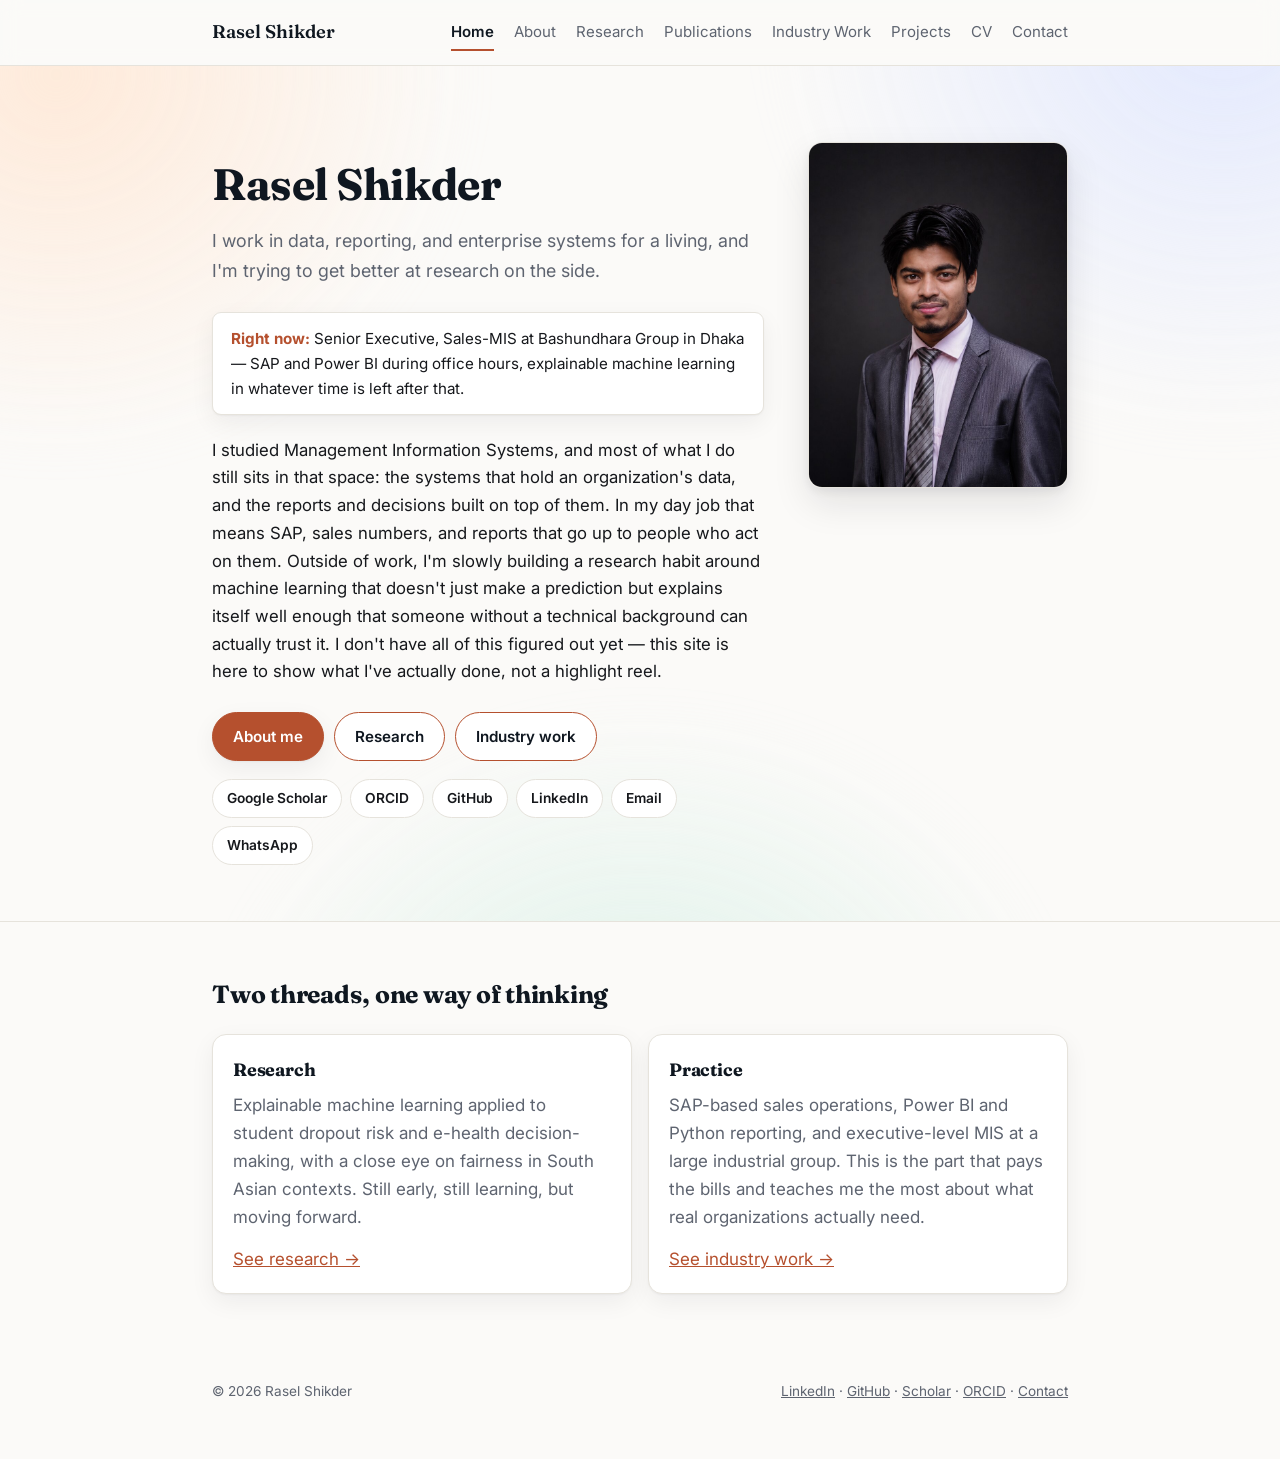
==== index.html @ 94efeca2 "Rewrite all content, add profile IDs, conferences section, bigger photo" ====
<!DOCTYPE html>
<html lang="en">
<head>
<meta charset="UTF-8">
<meta name="viewport" content="width=device-width, initial-scale=1.0">
<title>Rasel Shikder</title>
<meta name="description" content="Rasel Shikder — Sales-MIS at Bashundhara Group in Dhaka, and slowly building a research side in explainable machine learning.">
<meta property="og:title" content="Rasel Shikder">
<meta property="og:description" content="I work in data and enterprise systems for a living, and I'm trying to get better at research on the side.">
<meta property="og:type" content="website">
<link rel="preconnect" href="https://fonts.googleapis.com">
<link rel="preconnect" href="https://fonts.gstatic.com" crossorigin>
<link href="https://fonts.googleapis.com/css2?family=Fraunces:opsz,wght@9..144,400;9..144,500;9..144,600;9..144,700&family=Inter:wght@400;500;600;700&display=swap" rel="stylesheet">
<link rel="stylesheet" href="assets/css/style.css">
<script type="application/ld+json">
{
  "@context": "https://schema.org",
  "@type": "Person",
  "name": "Rasel Shikder",
  "jobTitle": "Senior Executive, Sales-MIS",
  "worksFor": { "@type": "Organization", "name": "Bashundhara Group" },
  "url": "https://shikderrasel17.github.io/",
  "sameAs": [
    "https://www.linkedin.com/in/rasel-shikder",
    "https://github.com/shikderrasel17",
    "https://scholar.google.com/citations?user=NVeGccAAAAAJ&hl=en",
    "https://orcid.org/0009-0007-2475-4201"
  ]
}
</script>
</head>
<body>

<header class="site">
  <div class="wrap">
    <a class="brand" href="index.html">Rasel Shikder</a>
    <nav class="main">
      <a href="index.html" aria-current="page">Home</a>
      <a href="about.html">About</a>
      <a href="research.html">Research</a>
      <a href="publications.html">Publications</a>
      <a href="work.html">Industry Work</a>
      <a href="projects.html">Projects</a>
      <a href="cv.html">CV</a>
      <a href="contact.html">Contact</a>
    </nav>
  </div>
</header>

<section class="hero">
  <div class="wrap">
    <div class="hero-split">
      <div class="hero-text">
        <div data-reveal>
          <h1>Rasel Shikder</h1>
          <p class="role">I work in data, reporting, and enterprise systems for a living, and I'm trying to get better at research on the side.</p>
        </div>

        <div class="status-line" data-reveal>
          <strong>Right now:</strong> Senior Executive, Sales-MIS at Bashundhara Group in Dhaka — SAP and Power BI during office hours, explainable machine learning in whatever time is left after that.
        </div>

        <p class="lede" data-reveal>I studied Management Information Systems, and most of what I do still sits in that space: the systems that hold an organization's data, and the reports and decisions built on top of them. In my day job that means SAP, sales numbers, and reports that go up to people who act on them. Outside of work, I'm slowly building a research habit around machine learning that doesn't just make a prediction but explains itself well enough that someone without a technical background can actually trust it. I don't have all of this figured out yet — this site is here to show what I've actually done, not a highlight reel.</p>

        <div class="cta-row" data-reveal>
          <a class="btn primary" href="about.html">About me</a>
          <a class="btn secondary" href="research.html">Research</a>
          <a class="btn secondary" href="work.html">Industry work</a>
        </div>

        <div class="profile-links" data-reveal>
          <a href="https://scholar.google.com/citations?user=NVeGccAAAAAJ&hl=en" target="_blank" rel="noopener">Google Scholar</a>
          <a href="https://orcid.org/0009-0007-2475-4201" target="_blank" rel="noopener">ORCID</a>
          <a href="https://github.com/shikderrasel17" target="_blank" rel="noopener">GitHub</a>
          <a href="https://www.linkedin.com/in/rasel-shikder/" target="_blank" rel="noopener">LinkedIn</a>
          <a href="mailto:raselshikderrifat17@gmail.com">Email</a>
          <a href="https://wa.me/8801792095778" target="_blank" rel="noopener">WhatsApp</a>
        </div>
      </div>

      <div class="hero-photo" data-reveal>
        <img src="assets/img/headshot-large.jpg" alt="Rasel Shikder">
      </div>
    </div>
  </div>
</section>

<section class="block">
  <div class="wrap">
    <h2 data-reveal>Two threads, one way of thinking</h2>
    <div class="card-grid two" data-reveal="stagger">
      <div class="card">
        <h3>Research</h3>
        <p class="muted">Explainable machine learning applied to student dropout risk and e-health decision-making, with a close eye on fairness in South Asian contexts. Still early, still learning, but moving forward.</p>
        <a href="research.html">See research →</a>
      </div>
      <div class="card">
        <h3>Practice</h3>
        <p class="muted">SAP-based sales operations, Power BI and Python reporting, and executive-level MIS at a large industrial group. This is the part that pays the bills and teaches me the most about what real organizations actually need.</p>
        <a href="work.html">See industry work →</a>
      </div>
    </div>
  </div>
</section>

<footer class="site">
  <div class="wrap">
    <span>© 2026 Rasel Shikder</span>
    <span>
      <a href="https://www.linkedin.com/in/rasel-shikder" target="_blank" rel="noopener">LinkedIn</a> ·
      <a href="https://github.com/shikderrasel17" target="_blank" rel="noopener">GitHub</a> ·
      <a href="https://scholar.google.com/citations?user=NVeGccAAAAAJ&hl=en" target="_blank" rel="noopener">Scholar</a> ·
      <a href="https://orcid.org/0009-0007-2475-4201" target="_blank" rel="noopener">ORCID</a> ·
      <a href="contact.html">Contact</a>
    </span>
  </div>
</footer>

<script src="assets/js/site.js"></script>
</body>
</html>
---- assets/css/style.css ----
/* Rasel Shikder — portfolio site v2
   Fraunces (display serif) + Inter (body). Mesh-gradient hero, glass cards,
   scroll-reveal motion. No frameworks, no build step. */

:root {
  --bg: #fbfaf8;
  --bg-alt: #f2f0eb;
  --surface: #ffffff;
  --text: #16181c;
  --text-muted: #5e6470;
  --border: #e6e3dc;
  --accent: #b5502e;
  --accent-soft: #f2e3da;
  --ink: #0f1720;
  --gradient-1: #ffe8d6;
  --gradient-2: #e0e7ff;
  --gradient-3: #d7f0e6;
  --radius: 14px;
  --radius-sm: 9px;
  --max-width: 900px;
  --shadow: 0 1px 2px rgba(15,23,32,0.04), 0 8px 24px rgba(15,23,32,0.06);
  --shadow-hover: 0 4px 8px rgba(15,23,32,0.06), 0 16px 36px rgba(15,23,32,0.10);
  color-scheme: light dark;
}

@media (prefers-color-scheme: dark) {
  :root:not([data-theme="light"]) {
    --bg: #0f1115;
    --bg-alt: #15171c;
    --surface: #1a1d23;
    --text: #edeef0;
    --text-muted: #9aa0ab;
    --border: #2a2d34;
    --accent: #e2a37e;
    --accent-soft: #2a2016;
    --ink: #f5f6f7;
    --gradient-1: #2b2118;
    --gradient-2: #1a2033;
    --gradient-3: #16261f;
    --shadow: 0 1px 2px rgba(0,0,0,0.3), 0 8px 24px rgba(0,0,0,0.4);
    --shadow-hover: 0 4px 12px rgba(0,0,0,0.35), 0 20px 40px rgba(0,0,0,0.5);
  }
}
:root[data-theme="dark"] {
  --bg: #0f1115; --bg-alt: #15171c; --surface: #1a1d23; --text: #edeef0;
  --text-muted: #9aa0ab; --border: #2a2d34; --accent: #e2a37e; --accent-soft: #2a2016;
  --ink: #f5f6f7; --gradient-1: #2b2118; --gradient-2: #1a2033; --gradient-3: #16261f;
  --shadow: 0 1px 2px rgba(0,0,0,0.3), 0 8px 24px rgba(0,0,0,0.4);
  --shadow-hover: 0 4px 12px rgba(0,0,0,0.35), 0 20px 40px rgba(0,0,0,0.5);
}

* { box-sizing: border-box; }
html { -webkit-text-size-adjust: 100%; scroll-behavior: smooth; }

@media (prefers-reduced-motion: reduce) {
  html { scroll-behavior: auto; }
  * { animation-duration: 0.01ms !important; animation-iteration-count: 1 !important; transition-duration: 0.01ms !important; }
}

body {
  margin: 0;
  background: var(--bg);
  color: var(--text);
  font-family: "Inter", -apple-system, BlinkMacSystemFont, "Segoe UI", Roboto, Helvetica, Arial, sans-serif;
  line-height: 1.65;
  font-size: 17px;
  -webkit-font-smoothing: antialiased;
}

h1, h2, h3, .display {
  font-family: "Fraunces", Georgia, "Times New Roman", serif;
  font-optical-sizing: auto;
  letter-spacing: -0.01em;
  color: var(--ink);
}

.wrap { max-width: var(--max-width); margin: 0 auto; padding: 0 22px; }

/* Header / nav */
header.site {
  position: sticky;
  top: 0;
  z-index: 50;
  background: color-mix(in srgb, var(--bg) 82%, transparent);
  backdrop-filter: blur(10px);
  -webkit-backdrop-filter: blur(10px);
  border-bottom: 1px solid var(--border);
  padding: 16px 0;
}
header.site .wrap { display: flex; align-items: center; justify-content: space-between; flex-wrap: wrap; gap: 10px; }
.brand { font-family: "Fraunces", serif; font-weight: 600; font-size: 1.15rem; color: var(--ink); text-decoration: none; }
nav.main { display: flex; flex-wrap: wrap; gap: 6px 20px; }
nav.main a { position: relative; color: var(--text-muted); text-decoration: none; font-size: 0.94rem; padding: 4px 0; transition: color .2s ease; }
nav.main a::after {
  content: ""; position: absolute; left: 0; right: 100%; bottom: -2px; height: 2px;
  background: var(--accent); transition: right .25s ease;
}
nav.main a:hover { color: var(--ink); }
nav.main a:hover::after, nav.main a[aria-current="page"]::after { right: 0; }
nav.main a[aria-current="page"] { color: var(--ink); font-weight: 600; }

/* Hero */
.hero {
  position: relative;
  overflow: hidden;
  padding: 76px 0 56px;
  border-bottom: 1px solid var(--border);
  isolation: isolate;
}
.hero::before {
  content: "";
  position: absolute;
  inset: -20% -10%;
  z-index: -1;
  background:
    radial-gradient(38% 45% at 12% 15%, var(--gradient-1) 0%, transparent 70%),
    radial-gradient(42% 50% at 88% 10%, var(--gradient-2) 0%, transparent 70%),
    radial-gradient(40% 45% at 50% 100%, var(--gradient-3) 0%, transparent 70%);
  filter: blur(30px);
  opacity: 0.9;
  animation: drift 22s ease-in-out infinite alternate;
}
@keyframes drift {
  0%   { transform: translate3d(0,0,0) scale(1); }
  100% { transform: translate3d(-2%, 1.5%, 0) scale(1.05); }
}

.hero-top { display: flex; align-items: center; gap: 22px; flex-wrap: wrap; }

.avatar {
  width: 92px; height: 92px; border-radius: 50%;
  flex: none;
  background: linear-gradient(135deg, var(--accent), var(--ink));
  display: flex; align-items: center; justify-content: center;
  color: #fff; font-family: "Fraunces", serif; font-size: 1.7rem; font-weight: 600;
  box-shadow: var(--shadow);
  border: 3px solid var(--surface);
  overflow: hidden;
}
.avatar img { width: 100%; height: 100%; object-fit: cover; display: block; }

/* Big hero portrait (Home) */
.hero-split {
  display: flex;
  flex-direction: column-reverse;
  gap: 28px;
  align-items: center;
}
@media (min-width: 760px) {
  .hero-split { flex-direction: row; align-items: flex-start; gap: 44px; }
  .hero-split .hero-text { flex: 1; min-width: 0; padding-top: 6px; }
}
.hero-photo {
  flex: none;
  width: 220px;
  border-radius: var(--radius);
  overflow: hidden;
  box-shadow: var(--shadow-hover);
  border: 1px solid var(--border);
}
@media (min-width: 760px) { .hero-photo { width: 260px; } }
.hero-photo img { width: 100%; display: block; }

/* Profile / contact links row */
.profile-links {
  display: flex;
  flex-wrap: wrap;
  gap: 8px;
  margin-top: 18px;
}
.profile-links a {
  display: inline-flex; align-items: center; gap: 6px;
  padding: 7px 14px;
  border-radius: 999px;
  border: 1px solid var(--border);
  background: var(--surface);
  color: var(--text);
  text-decoration: none;
  font-size: 0.86rem;
  font-weight: 600;
  transition: transform .16s ease, border-color .16s ease, color .16s ease;
}
.profile-links a:hover { transform: translateY(-2px); border-color: var(--accent); color: var(--accent); }

.hero h1 { font-size: clamp(2.1rem, 4vw, 2.75rem); margin: 0 0 6px; }
.hero .role { color: var(--text-muted); font-size: 1.12rem; margin: 0; max-width: 56ch; }

.status-line {
  background: var(--surface);
  border: 1px solid var(--border);
  border-radius: var(--radius-sm);
  padding: 13px 18px;
  font-size: 0.95rem;
  color: var(--text);
  margin: 26px 0 0;
  box-shadow: var(--shadow);
}
.status-line strong { color: var(--accent); }

.hero p.lede { font-size: 1.05rem; margin: 22px 0 0; max-width: 62ch; }

.cta-row { display: flex; gap: 10px; flex-wrap: wrap; margin-top: 26px; }

.btn {
  display: inline-flex; align-items: center; gap: 6px;
  padding: 11px 20px; border-radius: 999px;
  text-decoration: none; font-size: 0.95rem; font-weight: 600;
  border: 1px solid var(--accent);
  transition: transform .18s ease, box-shadow .18s ease, background .18s ease;
}
.btn.primary { background: var(--accent); color: #fff; box-shadow: var(--shadow); }
.btn.primary:hover { transform: translateY(-2px); box-shadow: var(--shadow-hover); }
.btn.secondary { background: var(--surface); color: var(--ink); }
.btn.secondary:hover { transform: translateY(-2px); box-shadow: var(--shadow-hover); border-color: var(--ink); }

/* Sections */
section.block { padding: 52px 0; border-bottom: 1px solid var(--border); }
section.block:last-of-type { border-bottom: none; }
section.block h2 { font-size: 1.55rem; margin: 0 0 20px; }
section.block h3 { font-size: 1.12rem; margin: 0 0 6px; color: var(--ink); }
p { margin: 0 0 14px; }
.muted { color: var(--text-muted); }
.lead { font-size: 1.08rem; color: var(--text); }

/* Reveal-on-scroll */
[data-reveal] { opacity: 0; transform: translateY(16px); transition: opacity .6s ease, transform .6s ease; }
[data-reveal].is-visible { opacity: 1; transform: translateY(0); }
[data-reveal="stagger"] > * { opacity: 0; transform: translateY(14px); transition: opacity .5s ease, transform .5s ease; }
[data-reveal="stagger"].is-visible > * { opacity: 1; transform: translateY(0); }
[data-reveal="stagger"].is-visible > *:nth-child(1) { transition-delay: .02s; }
[data-reveal="stagger"].is-visible > *:nth-child(2) { transition-delay: .09s; }
[data-reveal="stagger"].is-visible > *:nth-child(3) { transition-delay: .16s; }
[data-reveal="stagger"].is-visible > *:nth-child(4) { transition-delay: .23s; }
[data-reveal="stagger"].is-visible > *:nth-child(5) { transition-delay: .30s; }
[data-reveal="stagger"].is-visible > *:nth-child(6) { transition-delay: .37s; }

/* Cards */
.card-grid { display: grid; grid-template-columns: 1fr; gap: 16px; }
@media (min-width: 640px) { .card-grid.two { grid-template-columns: 1fr 1fr; } }

.card {
  border: 1px solid var(--border); border-radius: var(--radius);
  padding: 20px; background: var(--surface);
  box-shadow: var(--shadow);
  transition: transform .2s ease, box-shadow .2s ease, border-color .2s ease;
}
.card:hover { transform: translateY(-3px); box-shadow: var(--shadow-hover); border-color: color-mix(in srgb, var(--accent) 40%, var(--border)); }
.card h3 { margin-bottom: 8px; }

.tag-row { display: flex; flex-wrap: wrap; gap: 6px; margin: 10px 0; }
.tag { font-size: 0.78rem; background: var(--bg-alt); border: 1px solid var(--border); border-radius: 999px; padding: 3px 11px; color: var(--text-muted); }

.status { display: inline-block; font-size: 0.72rem; font-weight: 700; text-transform: uppercase; letter-spacing: 0.04em; padding: 3px 10px; border-radius: 999px; margin-bottom: 8px; }
.status.submitted { background: #fff4d6; color: #7a5a00; }
.status.progress   { background: #e2ecff; color: #17408a; }
.status.published  { background: #d9f2e3; color: #106b3c; }
@media (prefers-color-scheme: dark) {
  :root:not([data-theme="light"]) .status.submitted { background: #4a3c10; color: #ffd873; }
  :root:not([data-theme="light"]) .status.progress   { background: #1c2c4d; color: #a9c4ff; }
  :root:not([data-theme="light"]) .status.published  { background: #123a25; color: #8fe0b3; }
}
:root[data-theme="dark"] .status.submitted { background: #4a3c10; color: #ffd873; }
:root[data-theme="dark"] .status.progress   { background: #1c2c4d; color: #a9c4ff; }
:root[data-theme="dark"] .status.published  { background: #123a25; color: #8fe0b3; }

/* Tables */
table { width: 100%; border-collapse: collapse; font-size: 0.92rem; margin: 10px 0 20px; }
th, td { text-align: left; padding: 9px 10px; border-bottom: 1px solid var(--border); vertical-align: top; }
th { color: var(--text-muted); font-weight: 600; font-size: 0.85rem; }

/* Links list */
.link-list { list-style: none; padding: 0; margin: 0; }
.link-list li { margin-bottom: 10px; }
.link-list a { color: var(--accent); text-decoration: none; font-weight: 600; }
.link-list a:hover { text-decoration: underline; }
a { color: var(--accent); }

/* Pull quote (About page) */
.pull {
  font-family: "Fraunces", serif;
  font-size: 1.35rem;
  line-height: 1.5;
  color: var(--ink);
  border-left: 3px solid var(--accent);
  padding-left: 20px;
  margin: 28px 0;
}

/* Footer */
footer.site { padding: 34px 0 56px; }
footer.site .wrap { color: var(--text-muted); font-size: 0.85rem; display: flex; justify-content: space-between; flex-wrap: wrap; gap: 10px; }
footer.site a { color: var(--text-muted); }

/* Contact form */
form.contact { display: grid; gap: 12px; max-width: 480px; }
form.contact label { font-size: 0.85rem; color: var(--text-muted); display: block; margin-bottom: 4px; }
form.contact input, form.contact textarea {
  width: 100%; padding: 11px 13px; border: 1px solid var(--border); border-radius: var(--radius-sm);
  background: var(--surface); color: var(--text); font-family: inherit; font-size: 0.95rem;
  transition: border-color .18s ease, box-shadow .18s ease;
}
form.contact input:focus, form.contact textarea:focus {
  outline: none; border-color: var(--accent); box-shadow: 0 0 0 3px color-mix(in srgb, var(--accent) 18%, transparent);
}
form.contact textarea { min-height: 120px; resize: vertical; }
form.contact button { justify-self: start; cursor: pointer; font-family: inherit; }

hr.rule { border: none; border-top: 1px solid var(--border); margin: 34px 0; }

/* Portrait (About page secondary image) */
.portrait {
  width: 100%;
  max-width: 420px;
  border-radius: var(--radius);
  box-shadow: var(--shadow);
  display: block;
  margin: 0 0 26px;
}
@media (min-width: 640px) {
  .about-flex { display: flex; gap: 32px; align-items: flex-start; }
  .about-flex .portrait { margin: 0; flex: none; width: 300px; }
  .about-flex .about-text { flex: 1; min-width: 0; }
}

/* Moments gallery */
.gallery-grid {
  columns: 2 220px;
  column-gap: 12px;
}
@media (min-width: 640px) { .gallery-grid { columns: 3 220px; } }
.gallery-grid figure {
  margin: 0 0 12px;
  break-inside: avoid;
  border-radius: var(--radius-sm);
  overflow: hidden;
  position: relative;
  box-shadow: var(--shadow);
  background: var(--bg-alt);
}
.gallery-grid img {
  width: 100%;
  display: block;
  transition: transform .4s ease;
}
.gallery-grid figure:hover img { transform: scale(1.05); }
.gallery-grid figcaption {
  position: absolute;
  left: 0; right: 0; bottom: 0;
  padding: 10px 12px 8px;
  font-size: 0.78rem;
  color: #fff;
  background: linear-gradient(to top, rgba(0,0,0,0.72), transparent);
}

/* Credentials / logo strip */
.logo-strip {
  display: flex;
  flex-wrap: wrap;
  align-items: center;
  gap: 34px;
}
.logo-strip img {
  height: 34px;
  width: auto;
  opacity: 0.75;
  filter: grayscale(1);
  transition: opacity .2s ease, filter .2s ease;
}
.logo-strip img:hover { opacity: 1; filter: grayscale(0); }
@media (prefers-color-scheme: dark) {
  :root:not([data-theme="light"]) .logo-strip img { filter: grayscale(1) invert(0.85); }
}
:root[data-theme="dark"] .logo-strip img { filter: grayscale(1) invert(0.85); }

/* Contact page */
.contact-grid { display: grid; grid-template-columns: 1fr; gap: 14px; margin: 4px 0 8px; }
@media (min-width: 640px) { .contact-grid { grid-template-columns: 1fr 1fr; } }
.contact-card {
  border: 1px solid var(--border); border-radius: var(--radius);
  padding: 16px 18px; background: var(--surface);
}
.contact-card .label { font-size: 0.78rem; text-transform: uppercase; letter-spacing: .04em; color: var(--text-muted); margin-bottom: 4px; }
.contact-card a, .contact-card span.value { font-weight: 600; color: var(--text); word-break: break-word; }
.contact-card a:hover { color: var(--accent); }

.empty-state {
  border: 1px dashed var(--border);
  border-radius: var(--radius);
  padding: 24px 20px;
  color: var(--text-muted);
  font-size: 0.95rem;
}
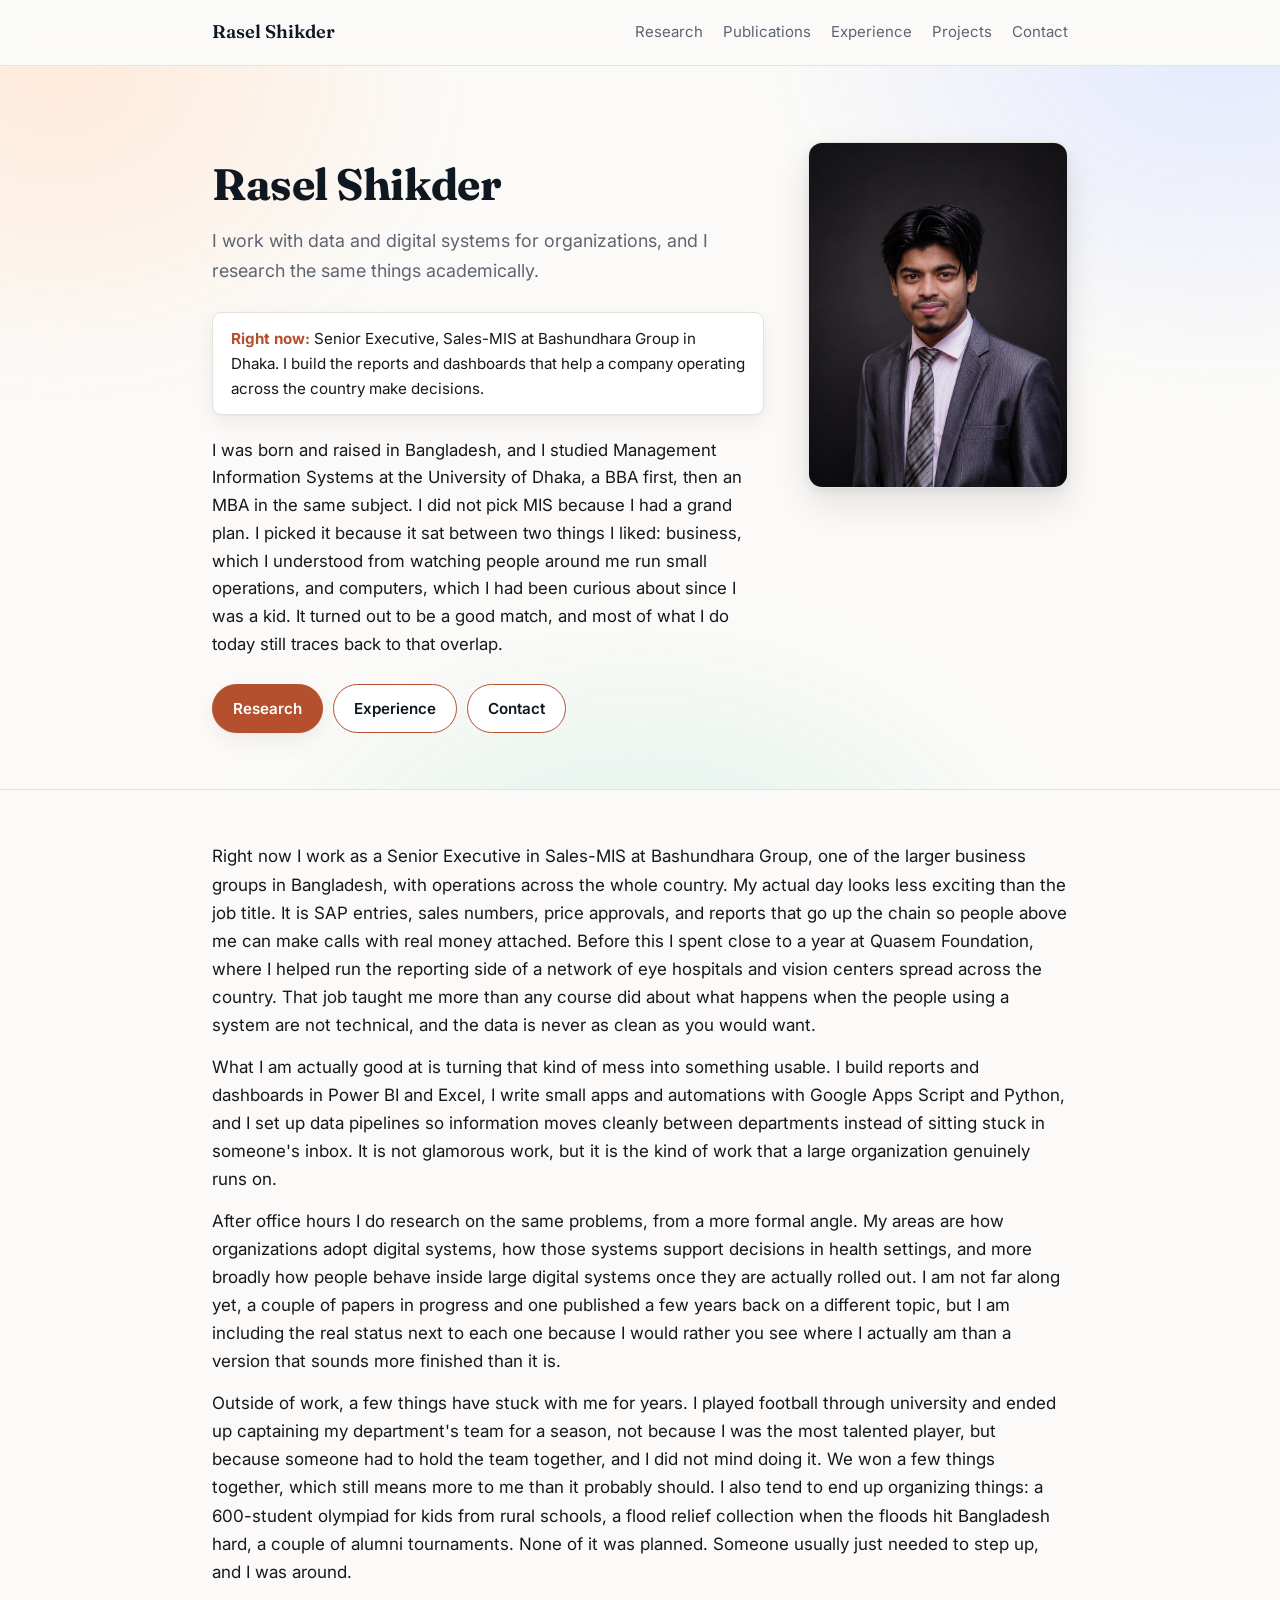
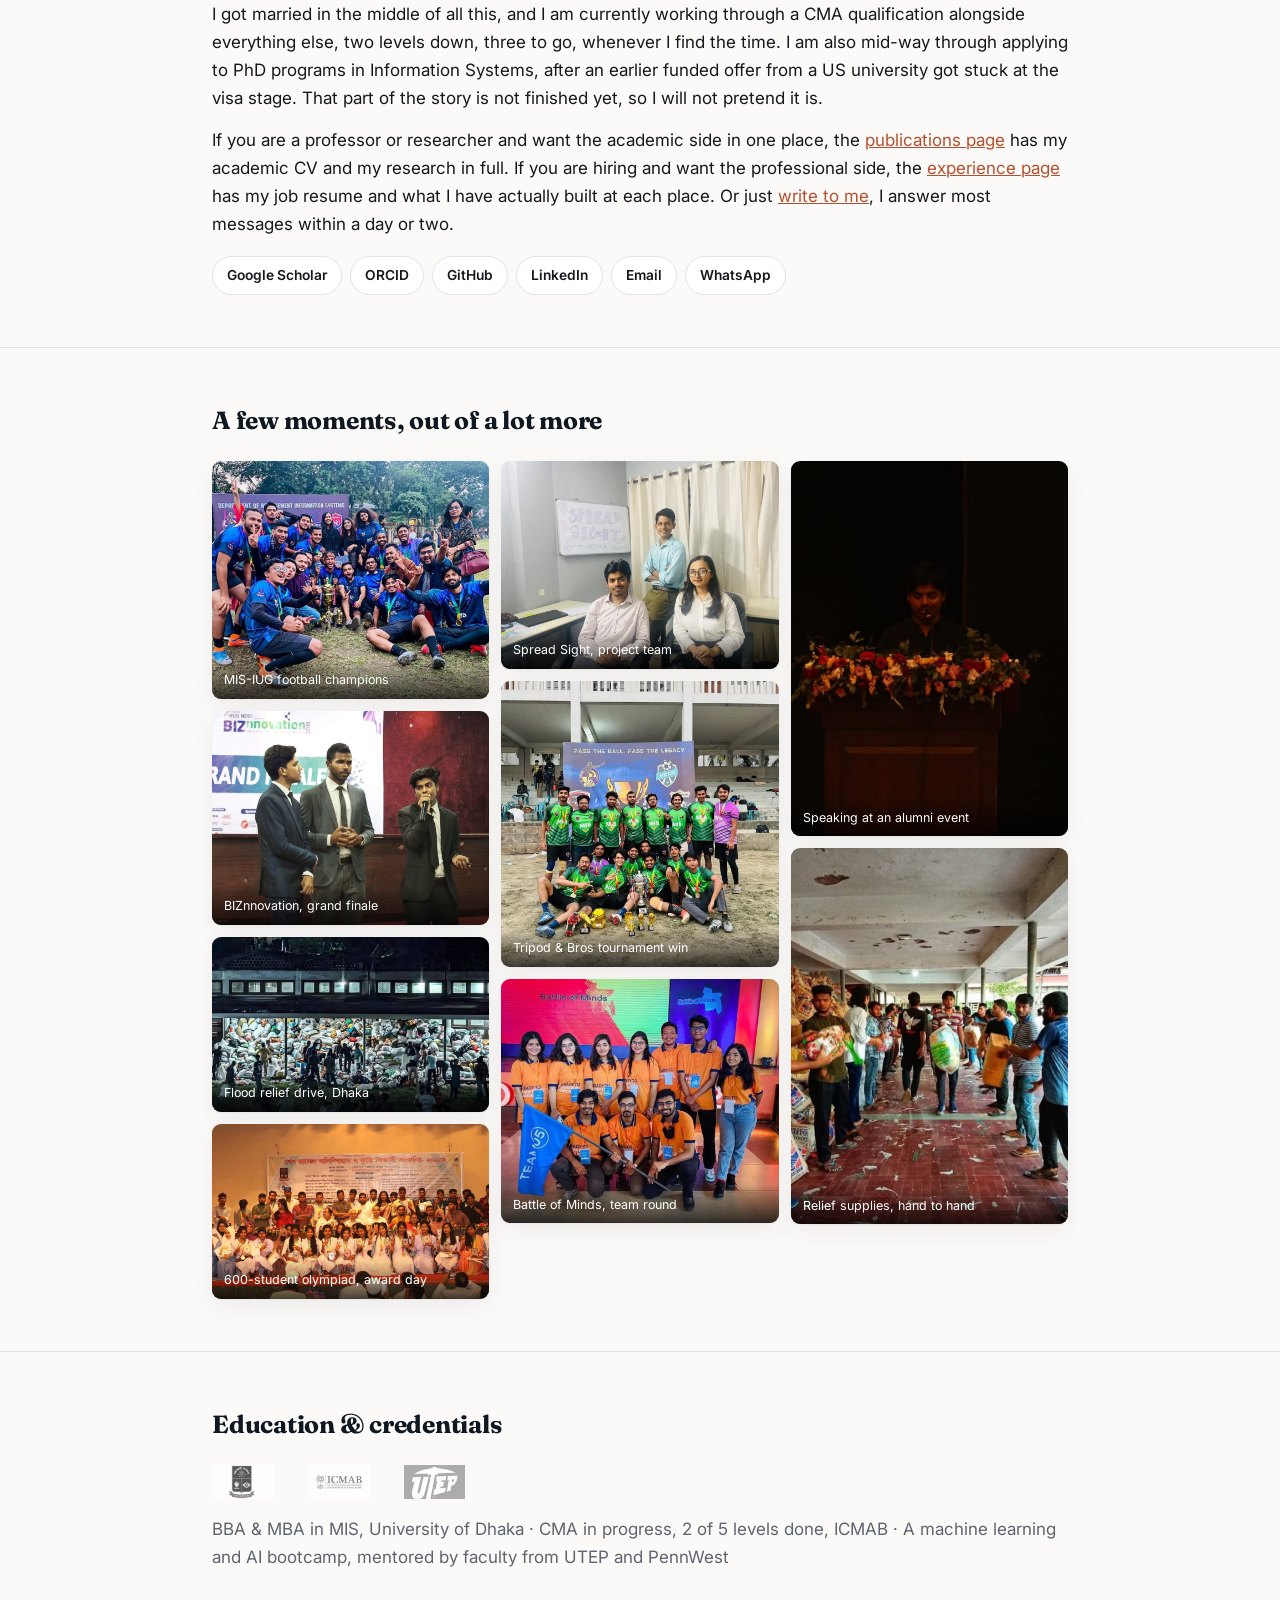
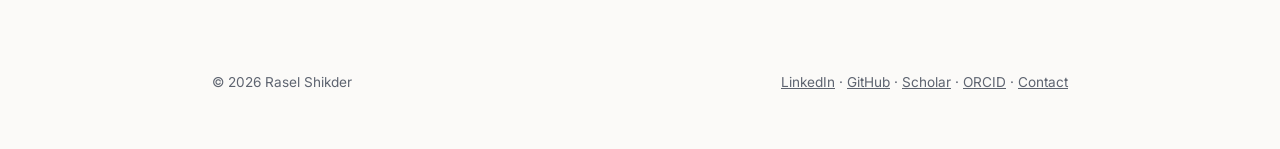
==== commit 248deaf4: "Merge about into home, drop page taglines" ====
--- a/index.html
+++ b/index.html
@@ -4,9 +4,9 @@
 <meta charset="UTF-8">
 <meta name="viewport" content="width=device-width, initial-scale=1.0">
 <title>Rasel Shikder</title>
-<meta name="description" content="Rasel Shikder — Sales-MIS at Bashundhara Group in Dhaka, and slowly building a research side in explainable machine learning.">
+<meta name="description" content="Rasel Shikder. Sales-MIS at Bashundhara Group in Dhaka, and researching digital transformation and e-health decision-making on the side.">
 <meta property="og:title" content="Rasel Shikder">
-<meta property="og:description" content="I work in data and enterprise systems for a living, and I'm trying to get better at research on the side.">
+<meta property="og:description" content="I work with data and digital systems for organizations, and I research the same things academically.">
 <meta property="og:type" content="website">
 <link rel="preconnect" href="https://fonts.googleapis.com">
 <link rel="preconnect" href="https://fonts.gstatic.com" crossorigin>
@@ -35,13 +35,10 @@
   <div class="wrap">
     <a class="brand" href="index.html">Rasel Shikder</a>
     <nav class="main">
-      <a href="index.html" aria-current="page">Home</a>
-      <a href="about.html">About</a>
       <a href="research.html">Research</a>
       <a href="publications.html">Publications</a>
-      <a href="work.html">Industry Work</a>
+      <a href="work.html">Experience</a>
       <a href="projects.html">Projects</a>
-      <a href="cv.html">CV</a>
       <a href="contact.html">Contact</a>
     </nav>
   </div>
@@ -53,28 +50,19 @@
       <div class="hero-text">
         <div data-reveal>
           <h1>Rasel Shikder</h1>
-          <p class="role">I work in data, reporting, and enterprise systems for a living, and I'm trying to get better at research on the side.</p>
+          <p class="role">I work with data and digital systems for organizations, and I research the same things academically.</p>
         </div>
 
         <div class="status-line" data-reveal>
-          <strong>Right now:</strong> Senior Executive, Sales-MIS at Bashundhara Group in Dhaka — SAP and Power BI during office hours, explainable machine learning in whatever time is left after that.
+          <strong>Right now:</strong> Senior Executive, Sales-MIS at Bashundhara Group in Dhaka. I build the reports and dashboards that help a company operating across the country make decisions.
         </div>
 
-        <p class="lede" data-reveal>I studied Management Information Systems, and most of what I do still sits in that space: the systems that hold an organization's data, and the reports and decisions built on top of them. In my day job that means SAP, sales numbers, and reports that go up to people who act on them. Outside of work, I'm slowly building a research habit around machine learning that doesn't just make a prediction but explains itself well enough that someone without a technical background can actually trust it. I don't have all of this figured out yet — this site is here to show what I've actually done, not a highlight reel.</p>
+        <p class="lede" data-reveal>I was born and raised in Bangladesh, and I studied Management Information Systems at the University of Dhaka, a BBA first, then an MBA in the same subject. I did not pick MIS because I had a grand plan. I picked it because it sat between two things I liked: business, which I understood from watching people around me run small operations, and computers, which I had been curious about since I was a kid. It turned out to be a good match, and most of what I do today still traces back to that overlap.</p>
 
         <div class="cta-row" data-reveal>
-          <a class="btn primary" href="about.html">About me</a>
-          <a class="btn secondary" href="research.html">Research</a>
-          <a class="btn secondary" href="work.html">Industry work</a>
-        </div>
-
-        <div class="profile-links" data-reveal>
-          <a href="https://scholar.google.com/citations?user=NVeGccAAAAAJ&hl=en" target="_blank" rel="noopener">Google Scholar</a>
-          <a href="https://orcid.org/0009-0007-2475-4201" target="_blank" rel="noopener">ORCID</a>
-          <a href="https://github.com/shikderrasel17" target="_blank" rel="noopener">GitHub</a>
-          <a href="https://www.linkedin.com/in/rasel-shikder/" target="_blank" rel="noopener">LinkedIn</a>
-          <a href="mailto:raselshikderrifat17@gmail.com">Email</a>
-          <a href="https://wa.me/8801792095778" target="_blank" rel="noopener">WhatsApp</a>
+          <a class="btn primary" href="research.html">Research</a>
+          <a class="btn secondary" href="work.html">Experience</a>
+          <a class="btn secondary" href="contact.html">Contact</a>
         </div>
       </div>
 
@@ -87,19 +75,82 @@
 
 <section class="block">
   <div class="wrap">
-    <h2 data-reveal>Two threads, one way of thinking</h2>
-    <div class="card-grid two" data-reveal="stagger">
-      <div class="card">
-        <h3>Research</h3>
-        <p class="muted">Explainable machine learning applied to student dropout risk and e-health decision-making, with a close eye on fairness in South Asian contexts. Still early, still learning, but moving forward.</p>
-        <a href="research.html">See research →</a>
-      </div>
-      <div class="card">
-        <h3>Practice</h3>
-        <p class="muted">SAP-based sales operations, Power BI and Python reporting, and executive-level MIS at a large industrial group. This is the part that pays the bills and teaches me the most about what real organizations actually need.</p>
-        <a href="work.html">See industry work →</a>
-      </div>
+    <p data-reveal>Right now I work as a Senior Executive in Sales-MIS at Bashundhara Group, one of the larger business groups in Bangladesh, with operations across the whole country. My actual day looks less exciting than the job title. It is SAP entries, sales numbers, price approvals, and reports that go up the chain so people above me can make calls with real money attached. Before this I spent close to a year at Quasem Foundation, where I helped run the reporting side of a network of eye hospitals and vision centers spread across the country. That job taught me more than any course did about what happens when the people using a system are not technical, and the data is never as clean as you would want.</p>
+
+    <p data-reveal>What I am actually good at is turning that kind of mess into something usable. I build reports and dashboards in Power BI and Excel, I write small apps and automations with Google Apps Script and Python, and I set up data pipelines so information moves cleanly between departments instead of sitting stuck in someone's inbox. It is not glamorous work, but it is the kind of work that a large organization genuinely runs on.</p>
+
+    <p data-reveal>After office hours I do research on the same problems, from a more formal angle. My areas are how organizations adopt digital systems, how those systems support decisions in health settings, and more broadly how people behave inside large digital systems once they are actually rolled out. I am not far along yet, a couple of papers in progress and one published a few years back on a different topic, but I am including the real status next to each one because I would rather you see where I actually am than a version that sounds more finished than it is.</p>
+
+    <p data-reveal>Outside of work, a few things have stuck with me for years. I played football through university and ended up captaining my department's team for a season, not because I was the most talented player, but because someone had to hold the team together, and I did not mind doing it. We won a few things together, which still means more to me than it probably should. I also tend to end up organizing things: a 600-student olympiad for kids from rural schools, a flood relief collection when the floods hit Bangladesh hard, a couple of alumni tournaments. None of it was planned. Someone usually just needed to step up, and I was around.</p>
+
+    <p data-reveal>I got married in the middle of all this, and I am currently working through a CMA qualification alongside everything else, two levels down, three to go, whenever I find the time. I am also mid-way through applying to PhD programs in Information Systems, after an earlier funded offer from a US university got stuck at the visa stage. That part of the story is not finished yet, so I will not pretend it is.</p>
+
+    <p data-reveal>If you are a professor or researcher and want the academic side in one place, the <a href="publications.html">publications page</a> has my academic CV and my research in full. If you are hiring and want the professional side, the <a href="work.html">experience page</a> has my job resume and what I have actually built at each place. Or just <a href="contact.html">write to me</a>, I answer most messages within a day or two.</p>
+
+    <div class="profile-links" data-reveal>
+      <a href="https://scholar.google.com/citations?user=NVeGccAAAAAJ&hl=en" target="_blank" rel="noopener">Google Scholar</a>
+      <a href="https://orcid.org/0009-0007-2475-4201" target="_blank" rel="noopener">ORCID</a>
+      <a href="https://github.com/shikderrasel17" target="_blank" rel="noopener">GitHub</a>
+      <a href="https://www.linkedin.com/in/rasel-shikder/" target="_blank" rel="noopener">LinkedIn</a>
+      <a href="mailto:raselshikderrifat17@gmail.com">Email</a>
+      <a href="https://wa.me/8801792095778" target="_blank" rel="noopener">WhatsApp</a>
     </div>
+  </div>
+</section>
+
+<section class="block">
+  <div class="wrap">
+    <h2 data-reveal>A few moments, out of a lot more</h2>
+    <div class="gallery-grid" data-reveal>
+      <figure>
+        <img src="assets/img/gallery/football-trophy-2.jpg" alt="MIS football team with the championship trophy" loading="lazy">
+        <figcaption>MIS-IUG football champions</figcaption>
+      </figure>
+      <figure>
+        <img src="assets/img/gallery/case-final.jpg" alt="Speaking at the BIZnnovation grand finale" loading="lazy">
+        <figcaption>BIZnnovation, grand finale</figcaption>
+      </figure>
+      <figure>
+        <img src="assets/img/gallery/flood-relief-1.jpg" alt="Flood relief material drive" loading="lazy">
+        <figcaption>Flood relief drive, Dhaka</figcaption>
+      </figure>
+      <figure>
+        <img src="assets/img/gallery/olympiad.jpg" alt="Rural students' olympiad award ceremony" loading="lazy">
+        <figcaption>600-student olympiad, award day</figcaption>
+      </figure>
+      <figure>
+        <img src="assets/img/gallery/team-project.jpg" alt="Spread Sight project team" loading="lazy">
+        <figcaption>Spread Sight, project team</figcaption>
+      </figure>
+      <figure>
+        <img src="assets/img/gallery/football-trophy-3.jpg" alt="Football team celebrating another tournament win" loading="lazy">
+        <figcaption>Tripod &amp; Bros tournament win</figcaption>
+      </figure>
+      <figure>
+        <img src="assets/img/gallery/case-comp.jpg" alt="Battle of Minds case competition team" loading="lazy">
+        <figcaption>Battle of Minds, team round</figcaption>
+      </figure>
+      <figure>
+        <img src="assets/img/gallery/speaking-1.jpg" alt="Speaking at a podium" loading="lazy">
+        <figcaption>Speaking at an alumni event</figcaption>
+      </figure>
+      <figure>
+        <img src="assets/img/gallery/flood-relief-2.jpg" alt="Distributing relief supplies" loading="lazy">
+        <figcaption>Relief supplies, hand to hand</figcaption>
+      </figure>
+    </div>
+  </div>
+</section>
+
+<section class="block">
+  <div class="wrap">
+    <h2 data-reveal>Education &amp; credentials</h2>
+    <div class="logo-strip" data-reveal>
+      <img src="assets/img/logos/du.png" alt="University of Dhaka">
+      <img src="assets/img/logos/icmab.png" alt="Institute of Cost and Management Accountants of Bangladesh">
+      <img src="assets/img/logos/utep.png" alt="University of Texas at El Paso">
+    </div>
+    <p class="muted" style="margin-top:16px;">BBA &amp; MBA in MIS, University of Dhaka &middot; CMA in progress, 2 of 5 levels done, ICMAB &middot; A machine learning and AI bootcamp, mentored by faculty from UTEP and PennWest</p>
   </div>
 </section>
 
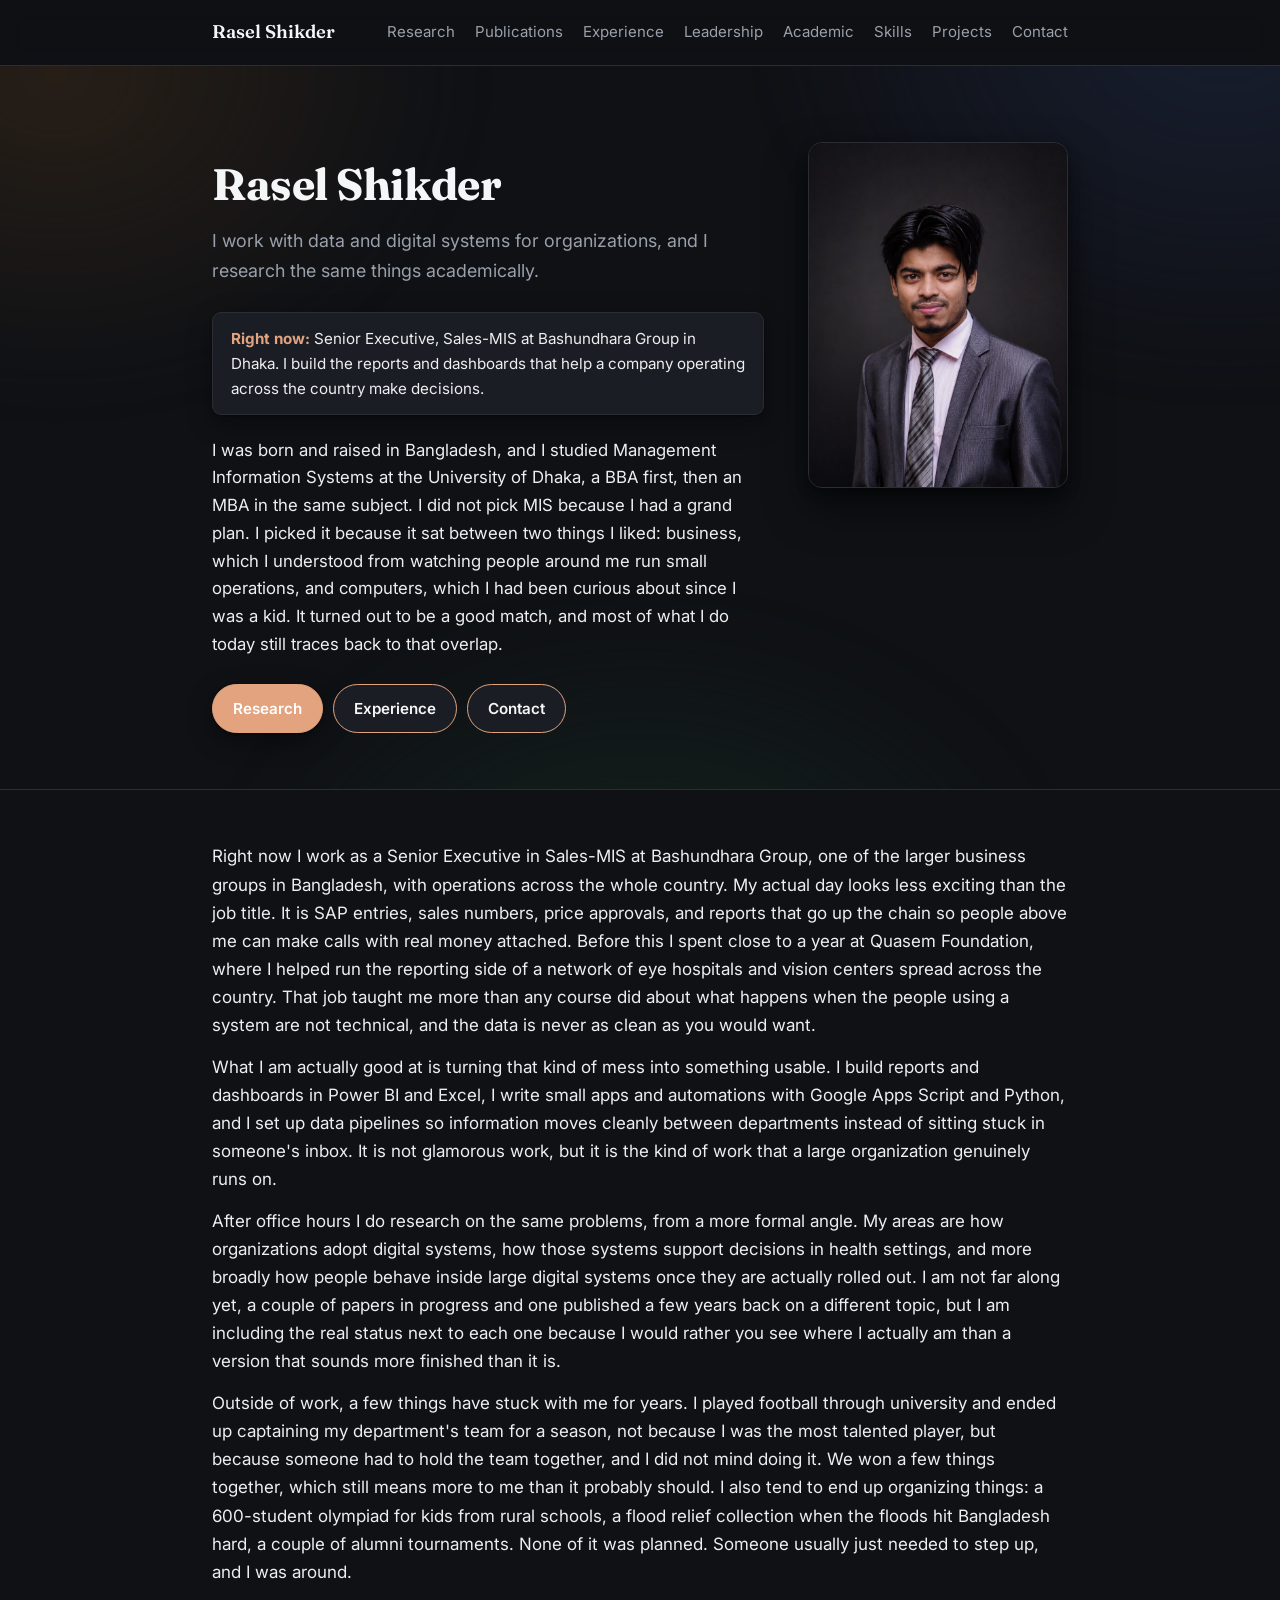
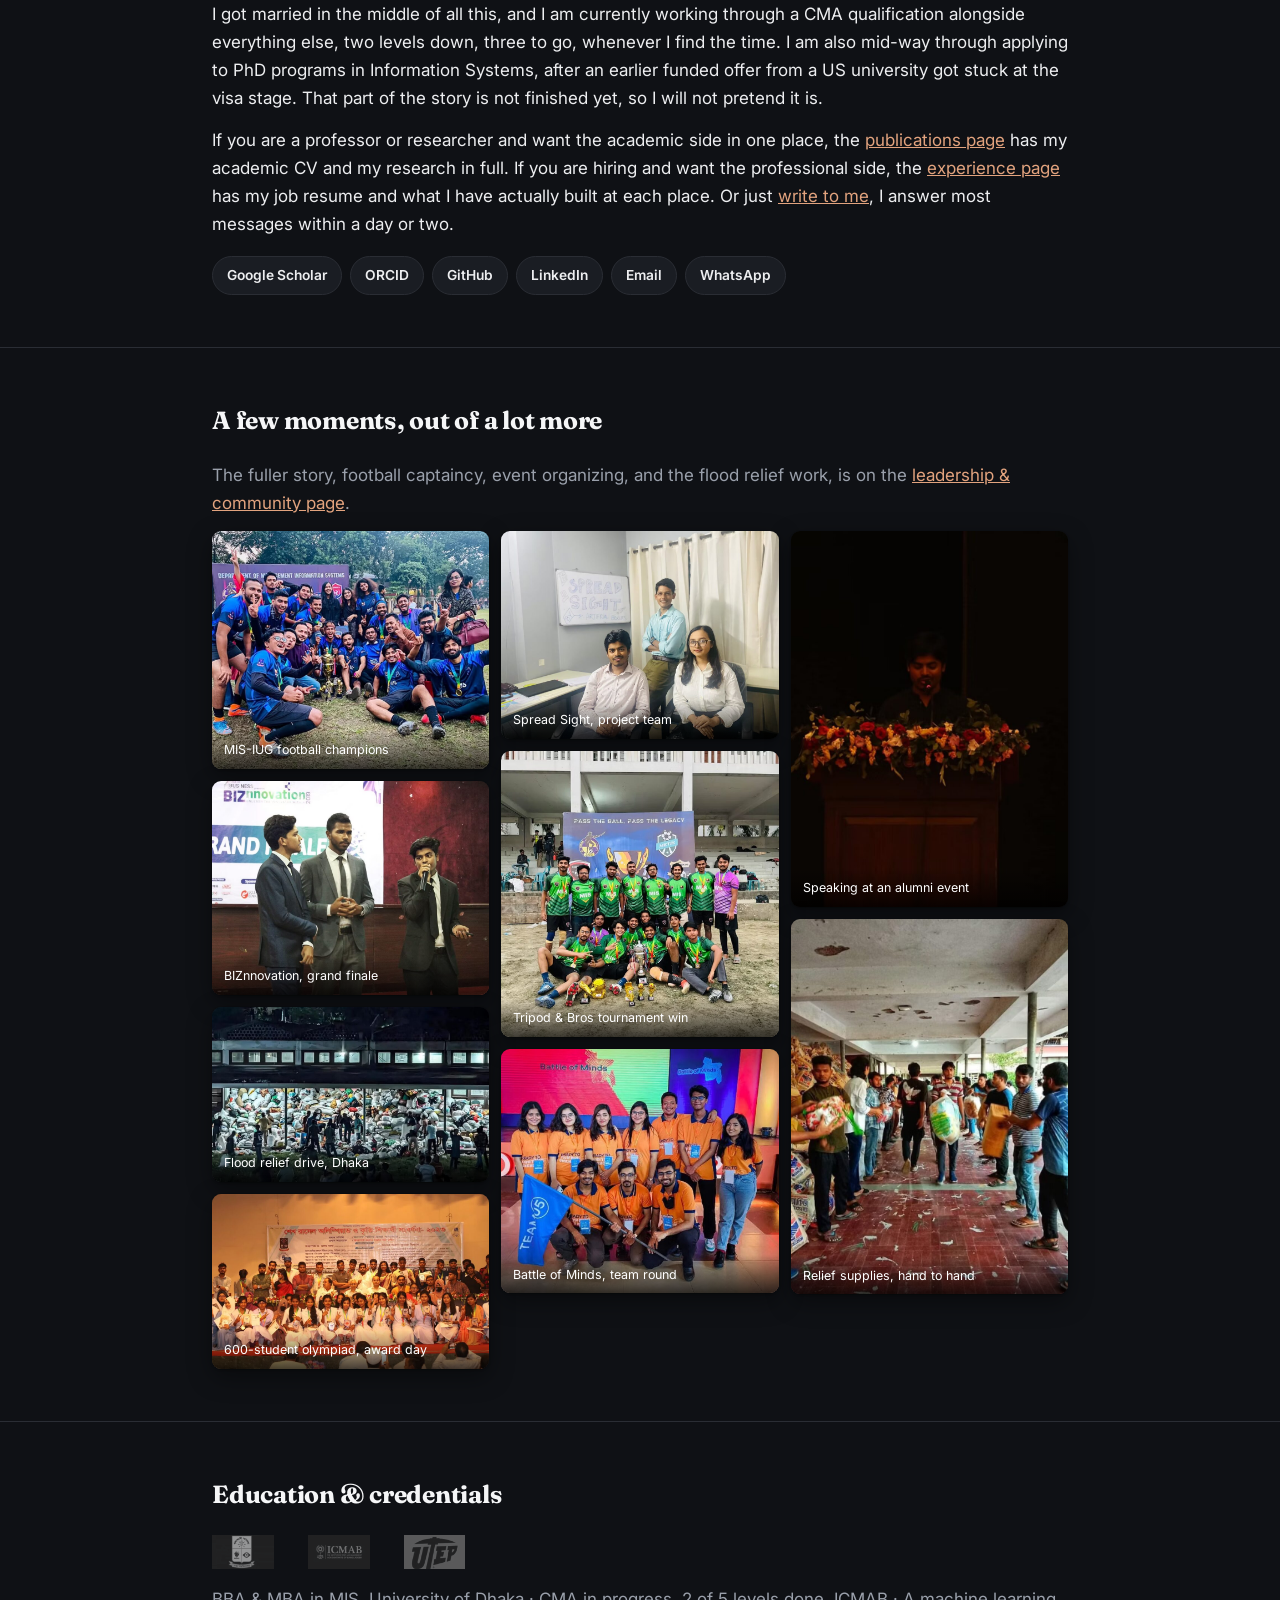
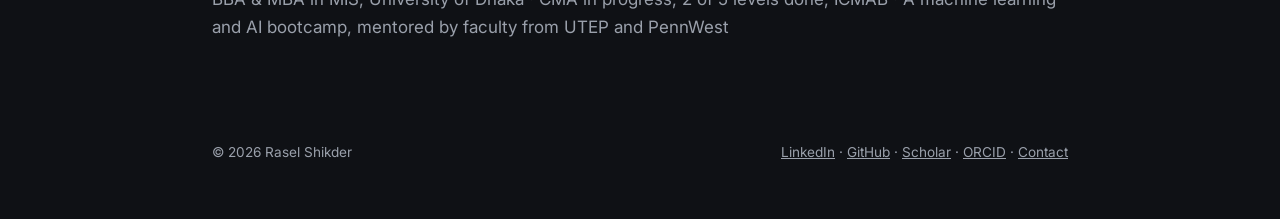
==== commit b7b42018: "Dark theme, photo backdrops, add leadership, academic history, and skills pages" ====
--- a/index.html
+++ b/index.html
@@ -1,5 +1,5 @@
 <!DOCTYPE html>
-<html lang="en">
+<html lang="en" data-theme="dark">
 <head>
 <meta charset="UTF-8">
 <meta name="viewport" content="width=device-width, initial-scale=1.0">
@@ -10,7 +10,7 @@
 <meta property="og:type" content="website">
 <link rel="preconnect" href="https://fonts.googleapis.com">
 <link rel="preconnect" href="https://fonts.gstatic.com" crossorigin>
-<link href="https://fonts.googleapis.com/css2?family=Fraunces:opsz,wght@9..144,400;9..144,500;9..144,600;9..144,700&family=Inter:wght@400;500;600;700&display=swap" rel="stylesheet">
+<link href="https://fonts.googleapis.com/css2?family=Fraunces:opsz,wght@9..144,400;9..144,500;9..144,600;9..144,700&family=Inter:wght@400;500;600;700&family=Material+Symbols+Outlined:opsz,wght,FILL,GRAD@20..48,400,0,0&display=swap" rel="stylesheet">
 <link rel="stylesheet" href="assets/css/style.css">
 <script type="application/ld+json">
 {
@@ -38,6 +38,9 @@
       <a href="research.html">Research</a>
       <a href="publications.html">Publications</a>
       <a href="work.html">Experience</a>
+      <a href="leadership.html">Leadership</a>
+      <a href="academic-history.html">Academic</a>
+      <a href="skills.html">Skills</a>
       <a href="projects.html">Projects</a>
       <a href="contact.html">Contact</a>
     </nav>
@@ -101,6 +104,7 @@
 <section class="block">
   <div class="wrap">
     <h2 data-reveal>A few moments, out of a lot more</h2>
+    <p class="muted" data-reveal>The fuller story, football captaincy, event organizing, and the flood relief work, is on the <a href="leadership.html">leadership &amp; community page</a>.</p>
     <div class="gallery-grid" data-reveal>
       <figure>
         <img src="assets/img/gallery/football-trophy-2.jpg" alt="MIS football team with the championship trophy" loading="lazy">
--- a/assets/css/style.css
+++ b/assets/css/style.css
@@ -1,4 +1,4 @@
-/* Rasel Shikder — portfolio site v2
+/* Rasel Shikder, portfolio site v2
    Fraunces (display serif) + Inter (body). Mesh-gradient hero, glass cards,
    scroll-reveal motion. No frameworks, no build step. */
 
@@ -390,3 +390,70 @@
   color: var(--text-muted);
   font-size: 0.95rem;
 }
+
+/* Material Symbols (icon font, loaded from Google Fonts) */
+.msym {
+  font-family: "Material Symbols Outlined";
+  font-weight: normal;
+  font-style: normal;
+  font-size: 20px;
+  line-height: 1;
+  vertical-align: -4px;
+  display: inline-block;
+  color: var(--accent);
+}
+
+/* Hero with a photo backdrop (Research, Publications, Leadership, Projects, Contact) */
+.hero.photo {
+  padding: 96px 0 64px;
+}
+.hero.photo::before { opacity: 0; }
+.hero.photo::after {
+  content: "";
+  position: absolute;
+  inset: 0;
+  z-index: -1;
+  background-image:
+    linear-gradient(180deg, color-mix(in srgb, var(--bg) 55%, transparent) 0%, var(--bg) 92%),
+    var(--hero-img);
+  background-size: cover;
+  background-position: center 28%;
+}
+.hero.photo h1, .hero.photo .role { color: var(--ink); }
+
+/* Small teaser strip of photos on Home, linking out to the Leadership page */
+.teaser-strip { display: flex; gap: 10px; margin: 18px 0 6px; flex-wrap: wrap; }
+.teaser-strip figure {
+  margin: 0; width: 108px; height: 108px; border-radius: var(--radius-sm);
+  overflow: hidden; box-shadow: var(--shadow); flex: none;
+}
+.teaser-strip img { width: 100%; height: 100%; object-fit: cover; display: block; transition: transform .35s ease; }
+.teaser-strip figure:hover img { transform: scale(1.08); }
+
+/* Organization initials badge (Experience page) */
+.org-badge {
+  display: inline-flex; align-items: center; justify-content: center;
+  width: 46px; height: 46px; border-radius: 50%; flex: none;
+  background: linear-gradient(135deg, var(--accent), var(--ink));
+  color: #fff; font-family: "Fraunces", serif; font-weight: 600; font-size: 1rem;
+  box-shadow: var(--shadow); margin-right: 12px; vertical-align: middle;
+}
+.job-head { display: flex; align-items: center; gap: 2px; margin-bottom: 4px; }
+.job-head h2 { margin: 0; }
+
+/* Timeline (Academic History) */
+.timeline { position: relative; margin: 0; padding-left: 30px; border-left: 2px solid var(--border); }
+.timeline-item { position: relative; padding-bottom: 34px; }
+.timeline-item:last-child { padding-bottom: 0; }
+.timeline-item::before {
+  content: ""; position: absolute; left: -37px; top: 4px;
+  width: 12px; height: 12px; border-radius: 50%;
+  background: var(--accent); border: 3px solid var(--bg); box-shadow: 0 0 0 2px var(--accent);
+}
+.timeline-item .years { font-size: 0.8rem; text-transform: uppercase; letter-spacing: .04em; color: var(--text-muted); font-weight: 600; }
+.timeline-item h3 { margin: 4px 0 2px; }
+.timeline-item .org-row { display: flex; align-items: center; gap: 10px; margin-bottom: 8px; }
+.timeline-item .org-row img { height: 26px; width: auto; opacity: 0.85; }
+
+/* Skill category cards (Technical Skills page) */
+.skill-card h3 { display: flex; align-items: center; gap: 10px; }
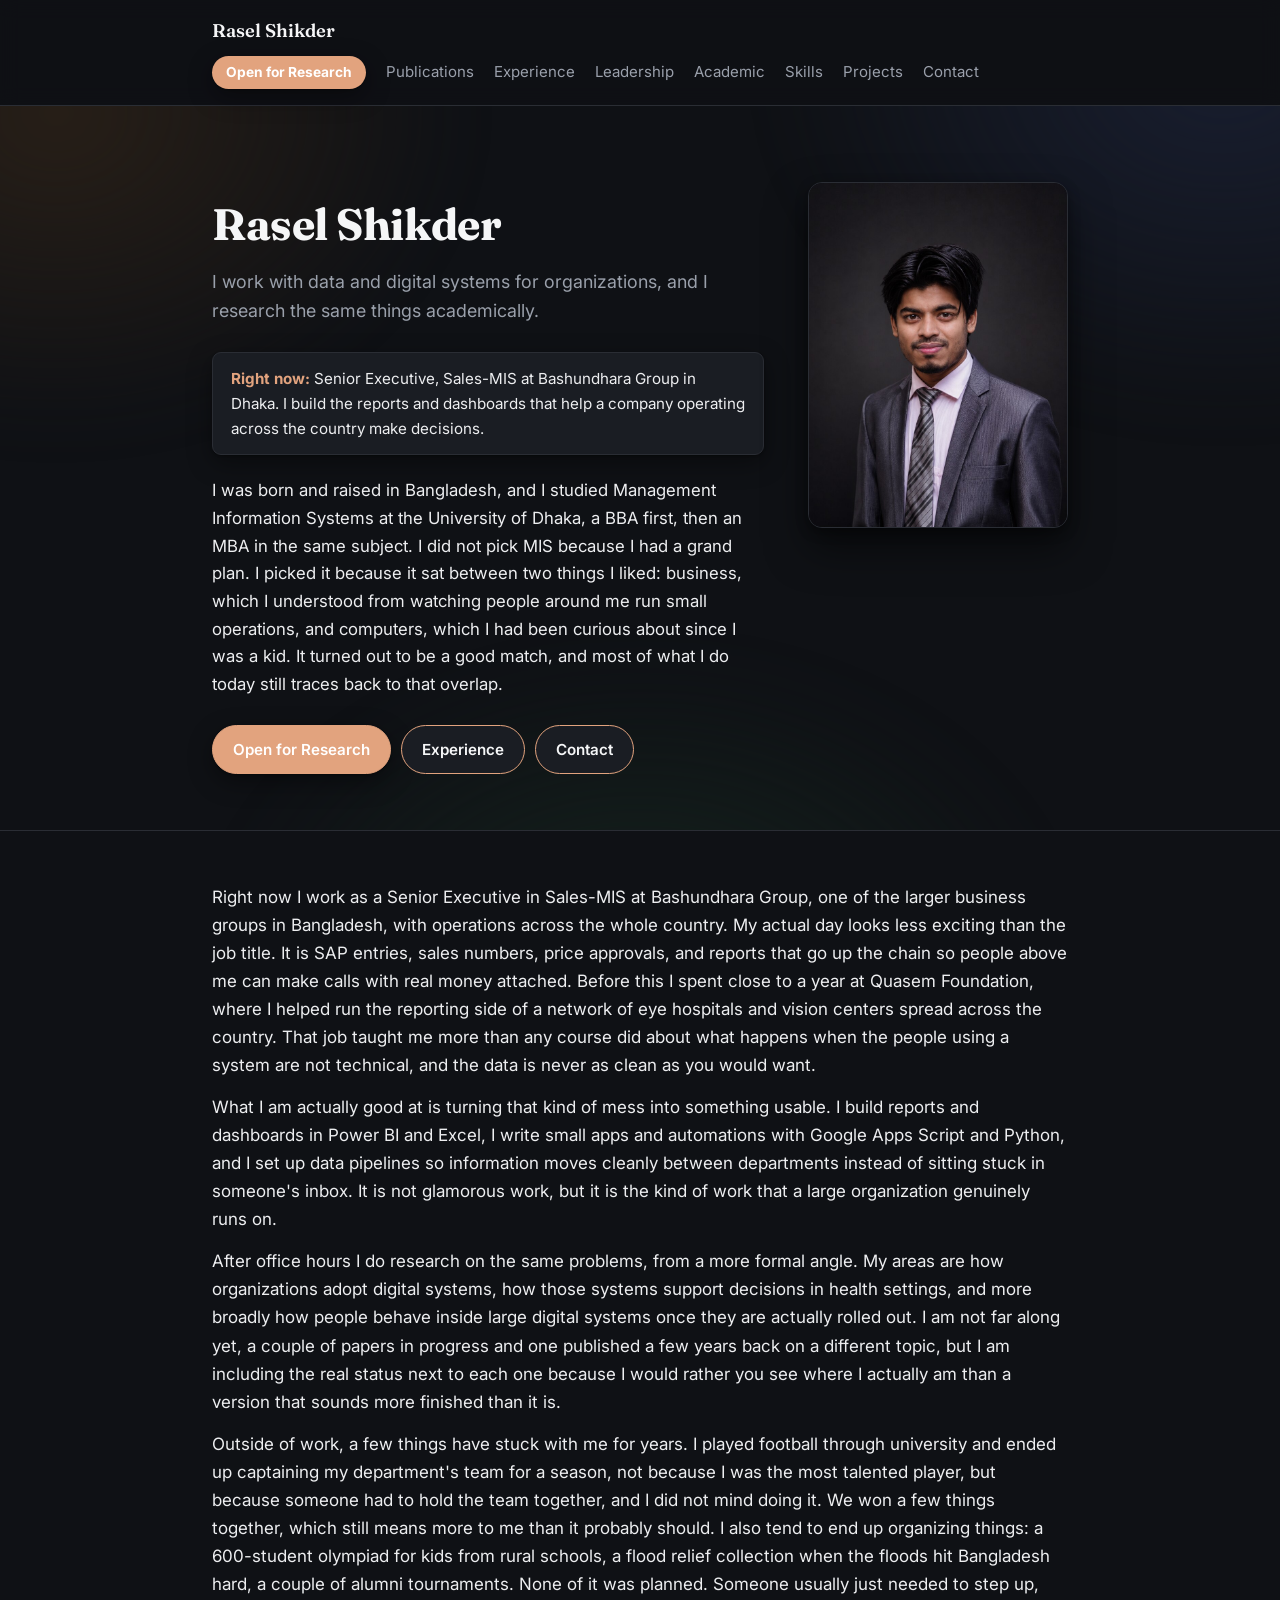
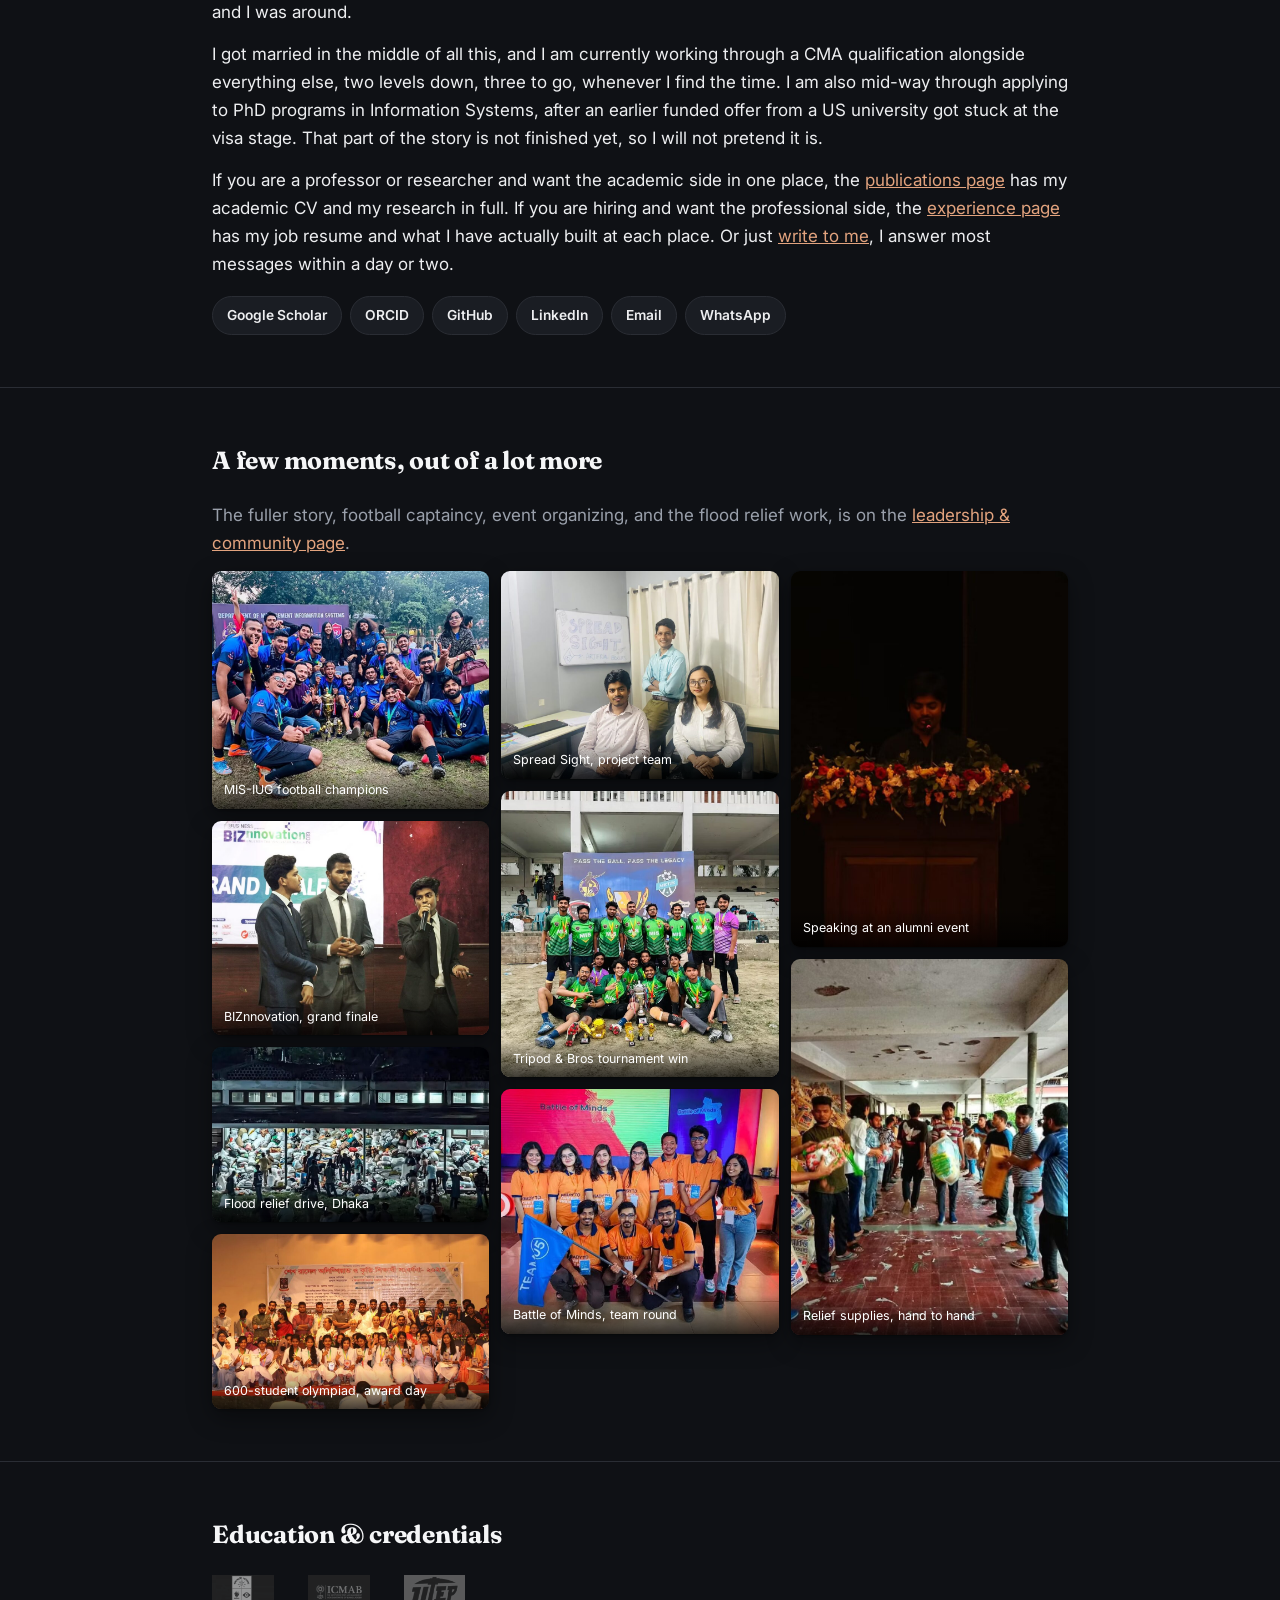
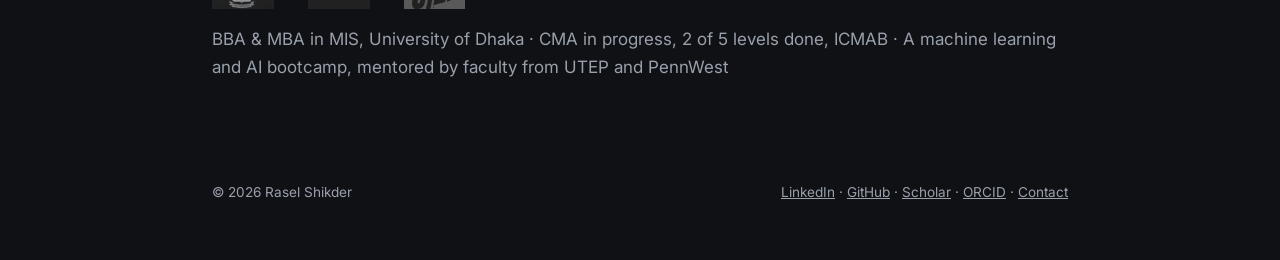
==== commit f7b3fe1b: "Highlight Open for Research in nav, add behavioral science framing" ====
--- a/index.html
+++ b/index.html
@@ -35,7 +35,7 @@
   <div class="wrap">
     <a class="brand" href="index.html">Rasel Shikder</a>
     <nav class="main">
-      <a href="research.html">Research</a>
+      <a href="research.html" class="nav-highlight">Open for Research</a>
       <a href="publications.html">Publications</a>
       <a href="work.html">Experience</a>
       <a href="leadership.html">Leadership</a>
@@ -63,7 +63,7 @@
         <p class="lede" data-reveal>I was born and raised in Bangladesh, and I studied Management Information Systems at the University of Dhaka, a BBA first, then an MBA in the same subject. I did not pick MIS because I had a grand plan. I picked it because it sat between two things I liked: business, which I understood from watching people around me run small operations, and computers, which I had been curious about since I was a kid. It turned out to be a good match, and most of what I do today still traces back to that overlap.</p>
 
         <div class="cta-row" data-reveal>
-          <a class="btn primary" href="research.html">Research</a>
+          <a class="btn primary" href="research.html">Open for Research</a>
           <a class="btn secondary" href="work.html">Experience</a>
           <a class="btn secondary" href="contact.html">Contact</a>
         </div>
--- a/assets/css/style.css
+++ b/assets/css/style.css
@@ -99,6 +99,20 @@
 nav.main a:hover::after, nav.main a[aria-current="page"]::after { right: 0; }
 nav.main a[aria-current="page"] { color: var(--ink); font-weight: 600; }
 
+/* Highlighted nav item (Research, open for collaboration) */
+nav.main a.nav-highlight {
+  background: var(--accent);
+  color: #fff;
+  padding: 5px 14px;
+  border-radius: 999px;
+  font-weight: 700;
+  font-size: 0.86rem;
+  box-shadow: var(--shadow);
+}
+nav.main a.nav-highlight::after { display: none; }
+nav.main a.nav-highlight:hover { background: var(--ink); color: #fff; transform: translateY(-1px); }
+nav.main a.nav-highlight[aria-current="page"] { box-shadow: 0 0 0 2px var(--accent-soft), var(--shadow); }
+
 /* Hero */
 .hero {
   position: relative;
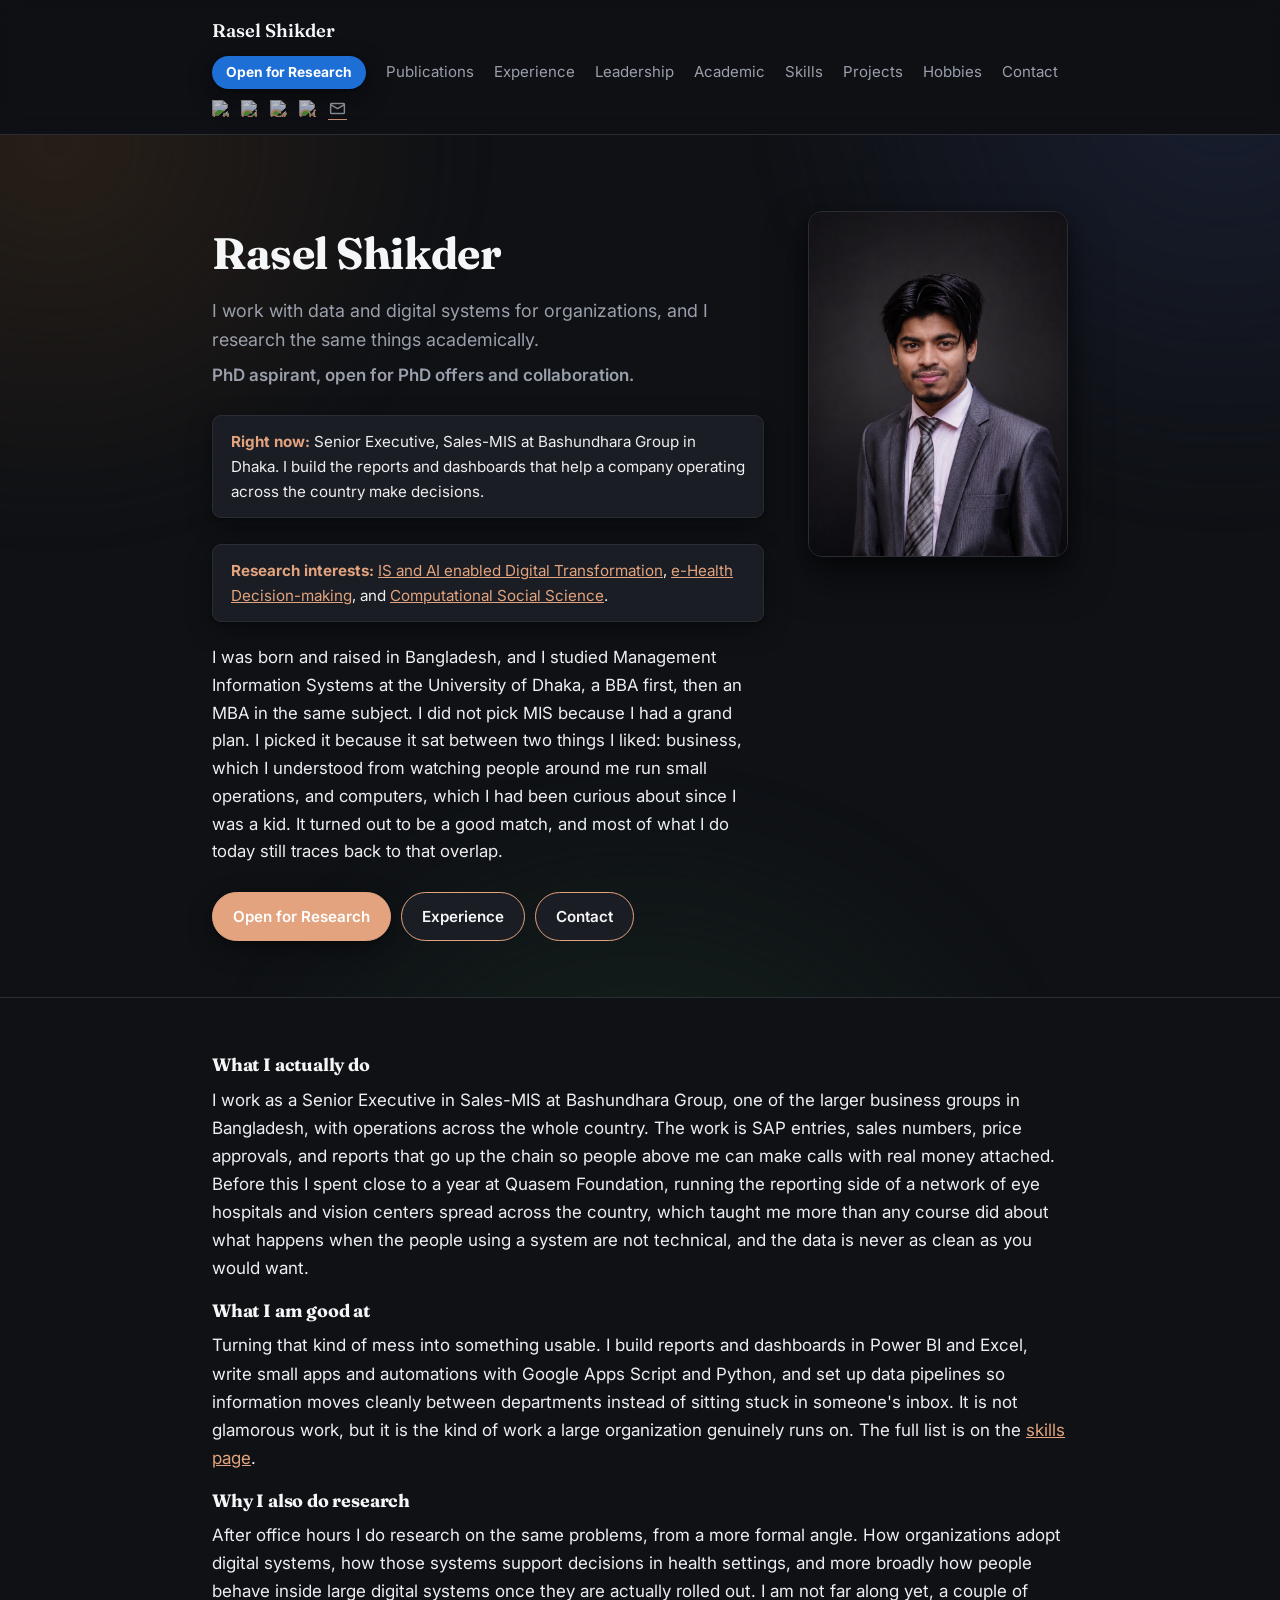
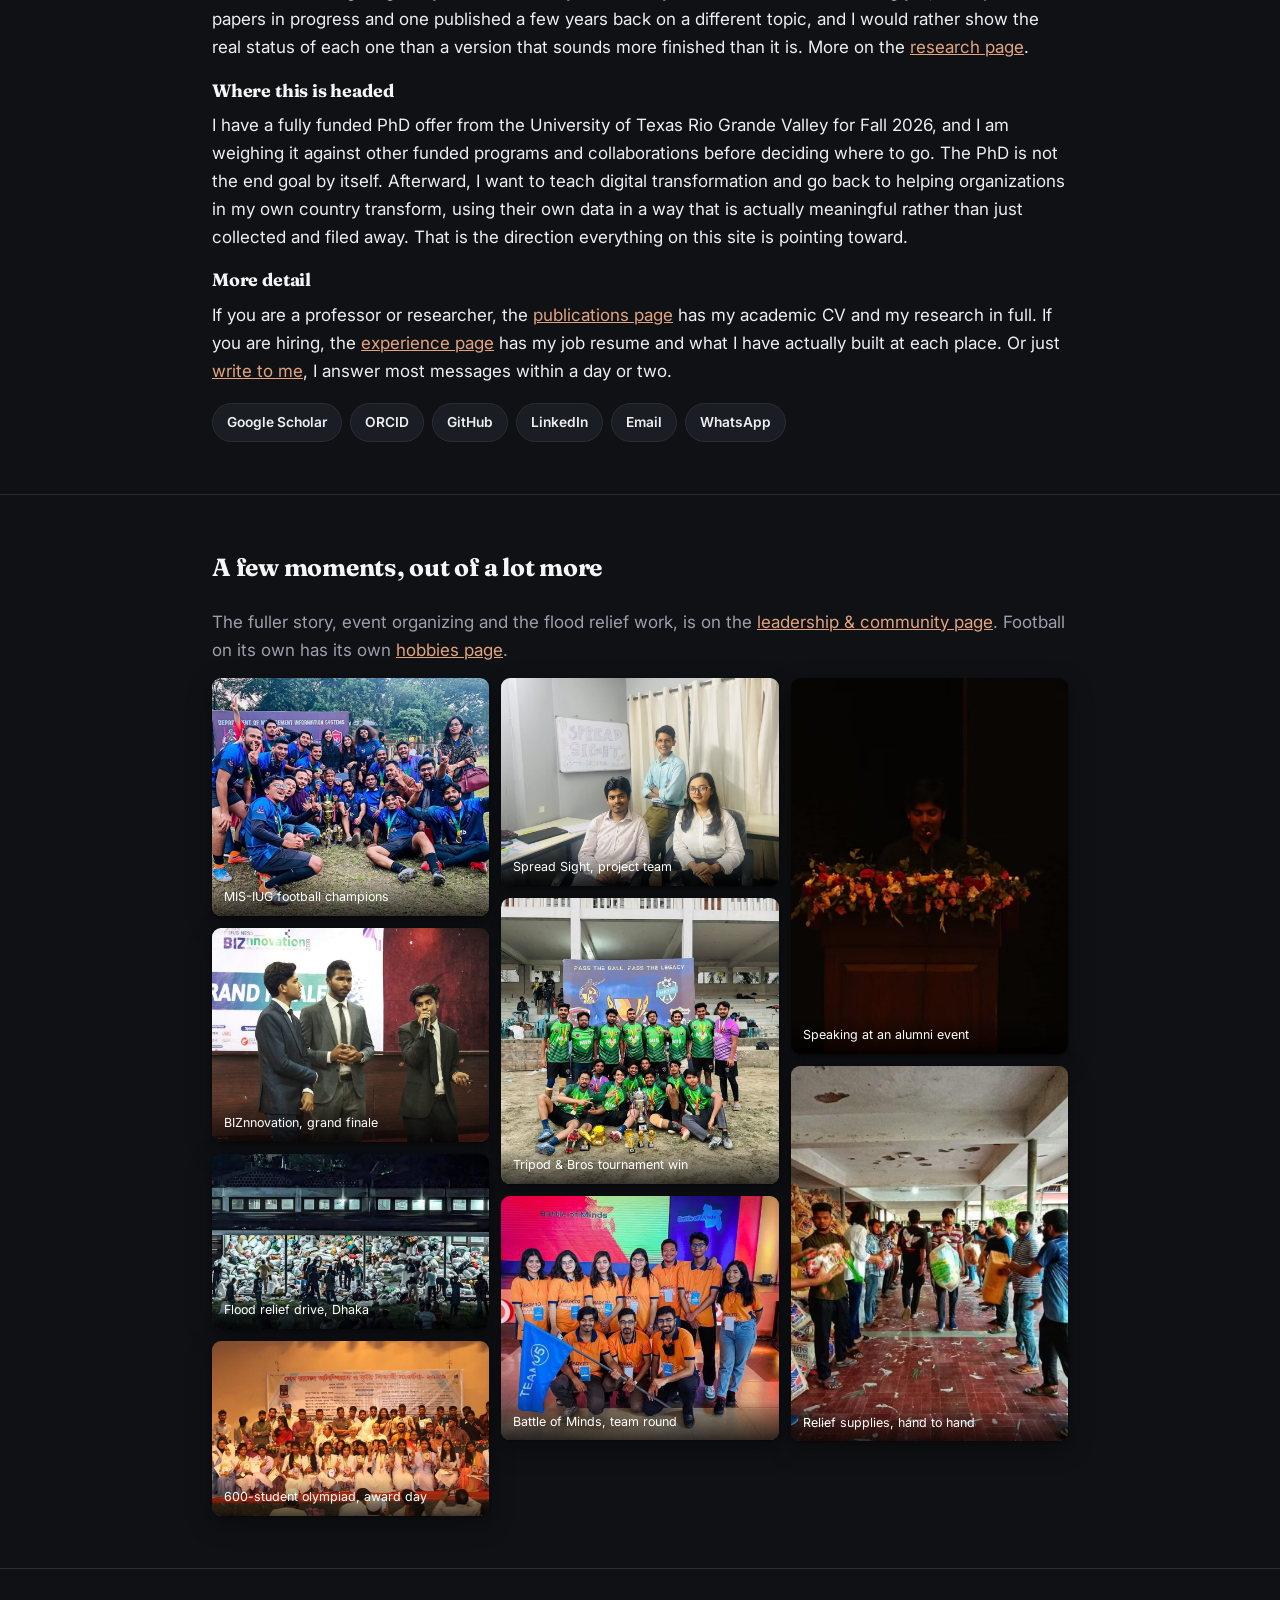
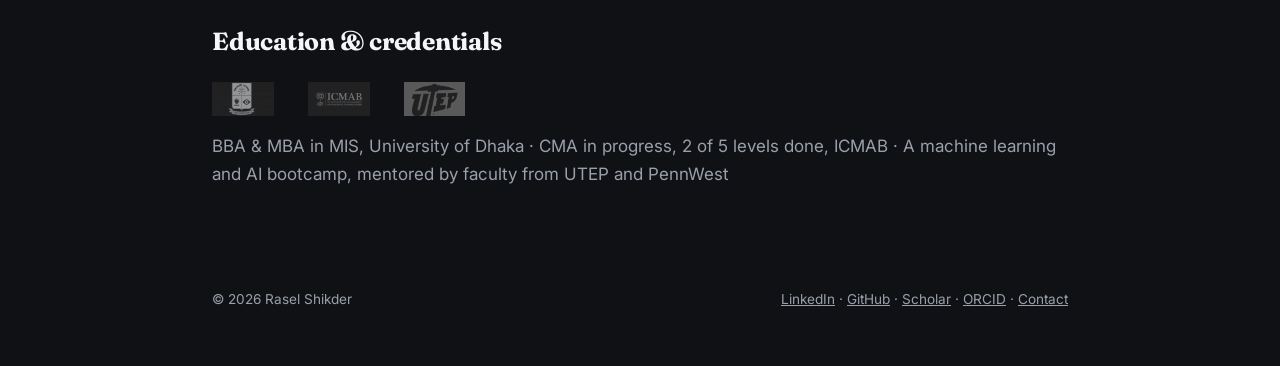
==== commit 82649549: "Research tile highlight, home page rewrite, remove visa story, add hobbies page and header icons" ====
--- a/index.html
+++ b/index.html
@@ -42,8 +42,16 @@
       <a href="academic-history.html">Academic</a>
       <a href="skills.html">Skills</a>
       <a href="projects.html">Projects</a>
+      <a href="hobbies.html">Hobbies</a>
       <a href="contact.html">Contact</a>
     </nav>
+    <div class="header-icons">
+      <a href="https://www.linkedin.com/in/rasel-shikder" target="_blank" rel="noopener" aria-label="LinkedIn"><img src="https://cdn.simpleicons.org/linkedin/9aa0ab" alt="LinkedIn"></a>
+      <a href="https://github.com/shikderrasel17" target="_blank" rel="noopener" aria-label="GitHub"><img src="https://cdn.simpleicons.org/github/9aa0ab" alt="GitHub"></a>
+      <a href="https://scholar.google.com/citations?user=NVeGccAAAAAJ&hl=en" target="_blank" rel="noopener" aria-label="Google Scholar"><img src="https://cdn.simpleicons.org/googlescholar/9aa0ab" alt="Google Scholar"></a>
+      <a href="https://orcid.org/0009-0007-2475-4201" target="_blank" rel="noopener" aria-label="ORCID"><img src="https://cdn.simpleicons.org/orcid/9aa0ab" alt="ORCID"></a>
+      <a href="contact.html" aria-label="Contact"><span class="msym">mail</span></a>
+    </div>
   </div>
 </header>
 
@@ -54,10 +62,15 @@
         <div data-reveal>
           <h1>Rasel Shikder</h1>
           <p class="role">I work with data and digital systems for organizations, and I research the same things academically.</p>
+          <p class="muted" style="margin:6px 0 0;font-weight:600;">PhD aspirant, open for PhD offers and collaboration.</p>
         </div>
 
         <div class="status-line" data-reveal>
           <strong>Right now:</strong> Senior Executive, Sales-MIS at Bashundhara Group in Dhaka. I build the reports and dashboards that help a company operating across the country make decisions.
+        </div>
+
+        <div class="status-line" data-reveal>
+          <strong>Research interests:</strong> <a href="research.html">IS and AI enabled Digital Transformation</a>, <a href="research.html">e-Health Decision-making</a>, and <a href="research.html">Computational Social Science</a>.
         </div>
 
         <p class="lede" data-reveal>I was born and raised in Bangladesh, and I studied Management Information Systems at the University of Dhaka, a BBA first, then an MBA in the same subject. I did not pick MIS because I had a grand plan. I picked it because it sat between two things I liked: business, which I understood from watching people around me run small operations, and computers, which I had been curious about since I was a kid. It turned out to be a good match, and most of what I do today still traces back to that overlap.</p>
@@ -78,17 +91,20 @@
 
 <section class="block">
   <div class="wrap">
-    <p data-reveal>Right now I work as a Senior Executive in Sales-MIS at Bashundhara Group, one of the larger business groups in Bangladesh, with operations across the whole country. My actual day looks less exciting than the job title. It is SAP entries, sales numbers, price approvals, and reports that go up the chain so people above me can make calls with real money attached. Before this I spent close to a year at Quasem Foundation, where I helped run the reporting side of a network of eye hospitals and vision centers spread across the country. That job taught me more than any course did about what happens when the people using a system are not technical, and the data is never as clean as you would want.</p>
+    <h3 data-reveal>What I actually do</h3>
+    <p data-reveal>I work as a Senior Executive in Sales-MIS at Bashundhara Group, one of the larger business groups in Bangladesh, with operations across the whole country. The work is SAP entries, sales numbers, price approvals, and reports that go up the chain so people above me can make calls with real money attached. Before this I spent close to a year at Quasem Foundation, running the reporting side of a network of eye hospitals and vision centers spread across the country, which taught me more than any course did about what happens when the people using a system are not technical, and the data is never as clean as you would want.</p>
 
-    <p data-reveal>What I am actually good at is turning that kind of mess into something usable. I build reports and dashboards in Power BI and Excel, I write small apps and automations with Google Apps Script and Python, and I set up data pipelines so information moves cleanly between departments instead of sitting stuck in someone's inbox. It is not glamorous work, but it is the kind of work that a large organization genuinely runs on.</p>
+    <h3 data-reveal>What I am good at</h3>
+    <p data-reveal>Turning that kind of mess into something usable. I build reports and dashboards in Power BI and Excel, write small apps and automations with Google Apps Script and Python, and set up data pipelines so information moves cleanly between departments instead of sitting stuck in someone's inbox. It is not glamorous work, but it is the kind of work a large organization genuinely runs on. The full list is on the <a href="skills.html">skills page</a>.</p>
 
-    <p data-reveal>After office hours I do research on the same problems, from a more formal angle. My areas are how organizations adopt digital systems, how those systems support decisions in health settings, and more broadly how people behave inside large digital systems once they are actually rolled out. I am not far along yet, a couple of papers in progress and one published a few years back on a different topic, but I am including the real status next to each one because I would rather you see where I actually am than a version that sounds more finished than it is.</p>
+    <h3 data-reveal>Why I also do research</h3>
+    <p data-reveal>After office hours I do research on the same problems, from a more formal angle. How organizations adopt digital systems, how those systems support decisions in health settings, and more broadly how people behave inside large digital systems once they are actually rolled out. I am not far along yet, a couple of papers in progress and one published a few years back on a different topic, and I would rather show the real status of each one than a version that sounds more finished than it is. More on the <a href="research.html">research page</a>.</p>
 
-    <p data-reveal>Outside of work, a few things have stuck with me for years. I played football through university and ended up captaining my department's team for a season, not because I was the most talented player, but because someone had to hold the team together, and I did not mind doing it. We won a few things together, which still means more to me than it probably should. I also tend to end up organizing things: a 600-student olympiad for kids from rural schools, a flood relief collection when the floods hit Bangladesh hard, a couple of alumni tournaments. None of it was planned. Someone usually just needed to step up, and I was around.</p>
+    <h3 data-reveal>Where this is headed</h3>
+    <p data-reveal>I have a fully funded PhD offer from the University of Texas Rio Grande Valley for Fall 2026, and I am weighing it against other funded programs and collaborations before deciding where to go. The PhD is not the end goal by itself. Afterward, I want to teach digital transformation and go back to helping organizations in my own country transform, using their own data in a way that is actually meaningful rather than just collected and filed away. That is the direction everything on this site is pointing toward.</p>
 
-    <p data-reveal>I got married in the middle of all this, and I am currently working through a CMA qualification alongside everything else, two levels down, three to go, whenever I find the time. I am also mid-way through applying to PhD programs in Information Systems, after an earlier funded offer from a US university got stuck at the visa stage. That part of the story is not finished yet, so I will not pretend it is.</p>
-
-    <p data-reveal>If you are a professor or researcher and want the academic side in one place, the <a href="publications.html">publications page</a> has my academic CV and my research in full. If you are hiring and want the professional side, the <a href="work.html">experience page</a> has my job resume and what I have actually built at each place. Or just <a href="contact.html">write to me</a>, I answer most messages within a day or two.</p>
+    <h3 data-reveal>More detail</h3>
+    <p data-reveal>If you are a professor or researcher, the <a href="publications.html">publications page</a> has my academic CV and my research in full. If you are hiring, the <a href="work.html">experience page</a> has my job resume and what I have actually built at each place. Or just <a href="contact.html">write to me</a>, I answer most messages within a day or two.</p>
 
     <div class="profile-links" data-reveal>
       <a href="https://scholar.google.com/citations?user=NVeGccAAAAAJ&hl=en" target="_blank" rel="noopener">Google Scholar</a>
@@ -104,7 +120,7 @@
 <section class="block">
   <div class="wrap">
     <h2 data-reveal>A few moments, out of a lot more</h2>
-    <p class="muted" data-reveal>The fuller story, football captaincy, event organizing, and the flood relief work, is on the <a href="leadership.html">leadership &amp; community page</a>.</p>
+    <p class="muted" data-reveal>The fuller story, event organizing and the flood relief work, is on the <a href="leadership.html">leadership &amp; community page</a>. Football on its own has its own <a href="hobbies.html">hobbies page</a>.</p>
     <div class="gallery-grid" data-reveal>
       <figure>
         <img src="assets/img/gallery/football-trophy-2.jpg" alt="MIS football team with the championship trophy" loading="lazy">
--- a/assets/css/style.css
+++ b/assets/css/style.css
@@ -99,9 +99,13 @@
 nav.main a:hover::after, nav.main a[aria-current="page"]::after { right: 0; }
 nav.main a[aria-current="page"] { color: var(--ink); font-weight: 600; }
 
-/* Highlighted nav item (Research, open for collaboration) */
-nav.main a.nav-highlight {
-  background: var(--accent);
+/* Highlighted nav item (Research, open for collaboration).
+   Fixed color on purpose, not tied to --accent, so it always contrasts
+   cleanly with the white text, and it never changes even on the research
+   page itself. */
+nav.main a.nav-highlight,
+nav.main a.nav-highlight[aria-current="page"] {
+  background: #1d6fd6;
   color: #fff;
   padding: 5px 14px;
   border-radius: 999px;
@@ -110,8 +114,15 @@
   box-shadow: var(--shadow);
 }
 nav.main a.nav-highlight::after { display: none; }
-nav.main a.nav-highlight:hover { background: var(--ink); color: #fff; transform: translateY(-1px); }
-nav.main a.nav-highlight[aria-current="page"] { box-shadow: 0 0 0 2px var(--accent-soft), var(--shadow); }
+nav.main a.nav-highlight:hover,
+nav.main a.nav-highlight[aria-current="page"]:hover { background: #1558ab; color: #fff; transform: translateY(-1px); }
+
+/* Top-corner icon row: social links repeated as small icons on every page */
+.header-icons { display: flex; align-items: center; gap: 12px; }
+.header-icons a { display: inline-flex; line-height: 0; }
+.header-icons img { width: 17px; height: 17px; opacity: 0.72; transition: opacity .18s ease, transform .18s ease; display: block; }
+.header-icons .msym { font-size: 19px; color: #9aa0ab; opacity: 0.85; transition: opacity .18s ease, transform .18s ease; }
+.header-icons a:hover img, .header-icons a:hover .msym { opacity: 1; transform: translateY(-1px); }
 
 /* Hero */
 .hero {
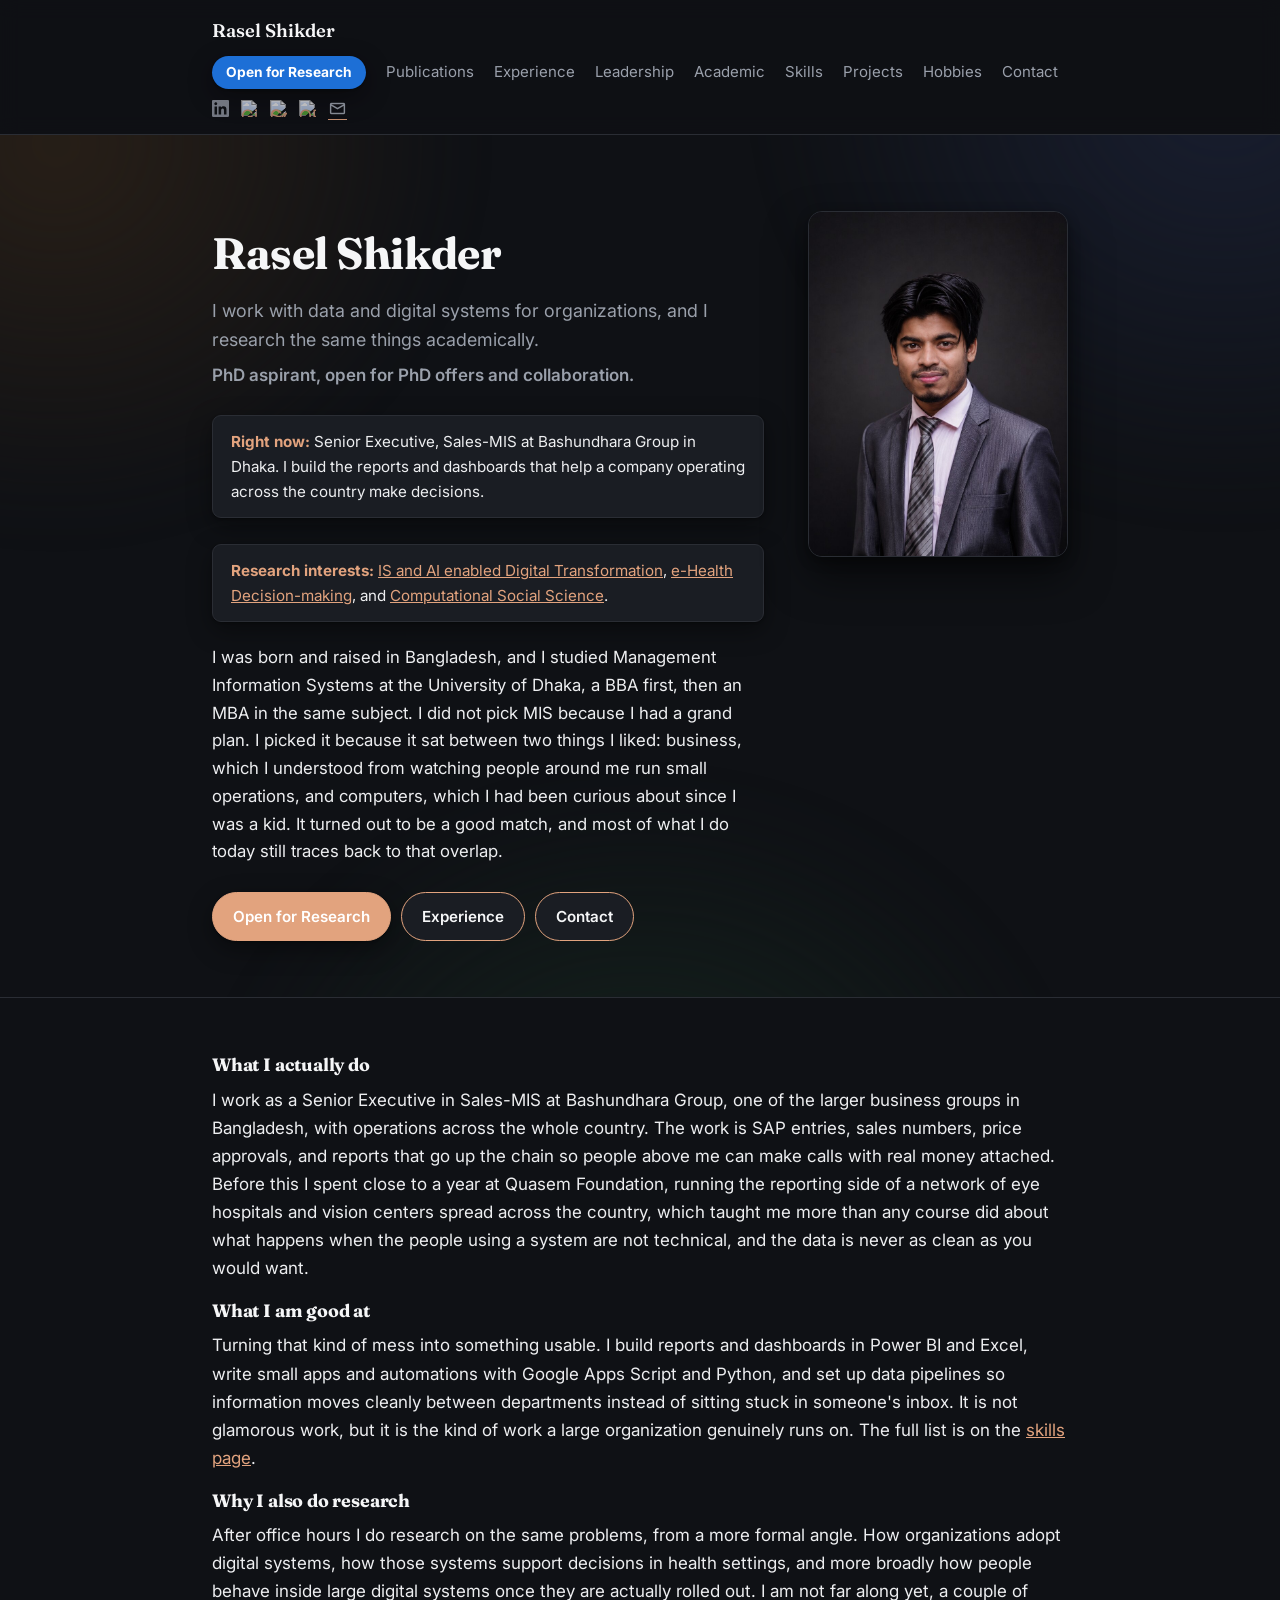
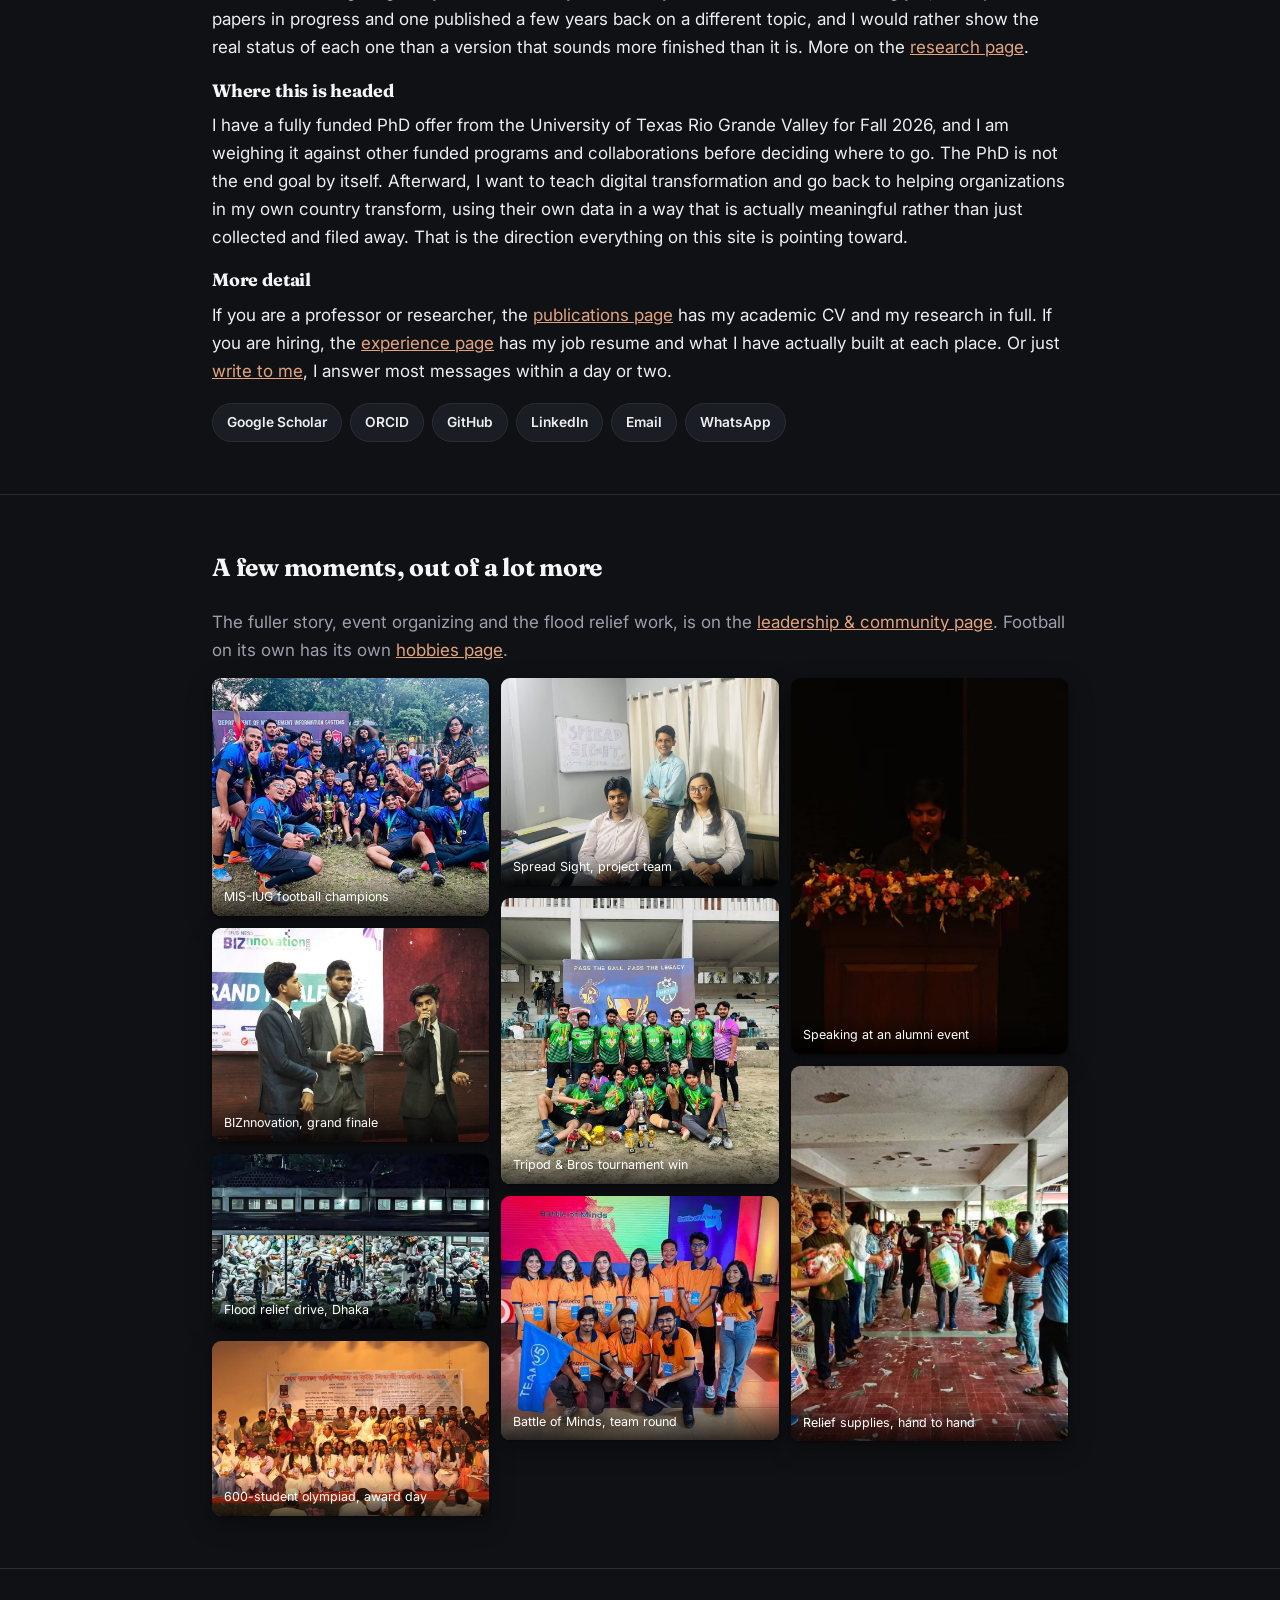
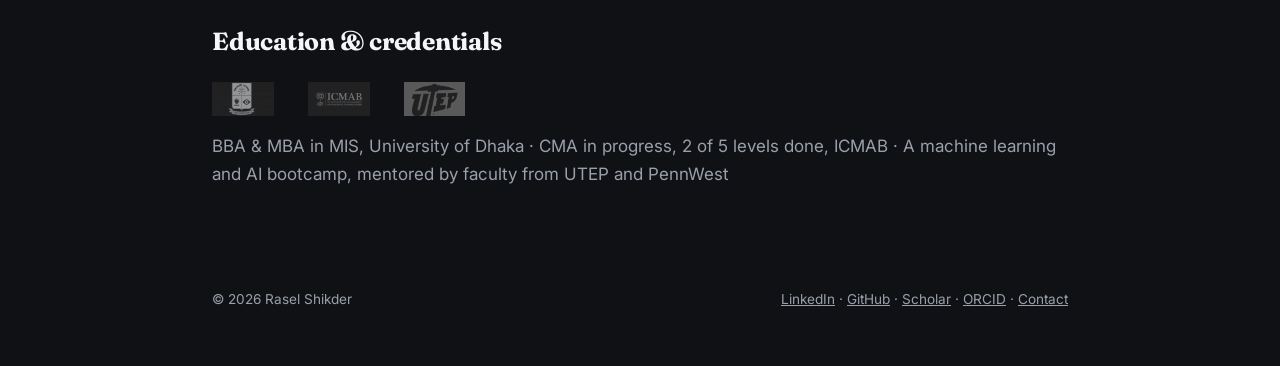
==== commit b4239870: "Fix captaincy language, reframe Bashundhara write-up, add jobs-to-research passage, fix LinkedIn ico" ====
--- a/index.html
+++ b/index.html
@@ -46,7 +46,7 @@
       <a href="contact.html">Contact</a>
     </nav>
     <div class="header-icons">
-      <a href="https://www.linkedin.com/in/rasel-shikder" target="_blank" rel="noopener" aria-label="LinkedIn"><img src="https://cdn.simpleicons.org/linkedin/9aa0ab" alt="LinkedIn"></a>
+      <a href="https://www.linkedin.com/in/rasel-shikder" target="_blank" rel="noopener" aria-label="LinkedIn"><svg viewBox="0 0 24 24" fill="#9aa0ab" aria-hidden="true"><path d="M20.447 20.452h-3.554v-5.569c0-1.328-.027-3.037-1.852-3.037-1.853 0-2.136 1.445-2.136 2.939v5.667H9.351V9h3.414v1.561h.046c.477-.9 1.637-1.85 3.37-1.85 3.601 0 4.267 2.37 4.267 5.455v6.286zM5.337 7.433c-1.144 0-2.063-.926-2.063-2.065 0-1.138.92-2.063 2.063-2.063 1.14 0 2.064.925 2.064 2.063 0 1.139-.925 2.065-2.064 2.065zm1.782 13.019H3.555V9h3.564v11.452zM22.225 0H1.771C.792 0 0 .774 0 1.729v20.542C0 23.227.792 24 1.771 24h20.451C23.2 24 24 23.227 24 22.271V1.729C24 .774 23.2 0 22.222 0h.003z"/></svg></a>
       <a href="https://github.com/shikderrasel17" target="_blank" rel="noopener" aria-label="GitHub"><img src="https://cdn.simpleicons.org/github/9aa0ab" alt="GitHub"></a>
       <a href="https://scholar.google.com/citations?user=NVeGccAAAAAJ&hl=en" target="_blank" rel="noopener" aria-label="Google Scholar"><img src="https://cdn.simpleicons.org/googlescholar/9aa0ab" alt="Google Scholar"></a>
       <a href="https://orcid.org/0009-0007-2475-4201" target="_blank" rel="noopener" aria-label="ORCID"><img src="https://cdn.simpleicons.org/orcid/9aa0ab" alt="ORCID"></a>
--- a/assets/css/style.css
+++ b/assets/css/style.css
@@ -120,9 +120,9 @@
 /* Top-corner icon row: social links repeated as small icons on every page */
 .header-icons { display: flex; align-items: center; gap: 12px; }
 .header-icons a { display: inline-flex; line-height: 0; }
-.header-icons img { width: 17px; height: 17px; opacity: 0.72; transition: opacity .18s ease, transform .18s ease; display: block; }
+.header-icons img, .header-icons svg { width: 17px; height: 17px; opacity: 0.72; transition: opacity .18s ease, transform .18s ease; display: block; }
 .header-icons .msym { font-size: 19px; color: #9aa0ab; opacity: 0.85; transition: opacity .18s ease, transform .18s ease; }
-.header-icons a:hover img, .header-icons a:hover .msym { opacity: 1; transform: translateY(-1px); }
+.header-icons a:hover img, .header-icons a:hover svg, .header-icons a:hover .msym { opacity: 1; transform: translateY(-1px); }
 
 /* Hero */
 .hero {
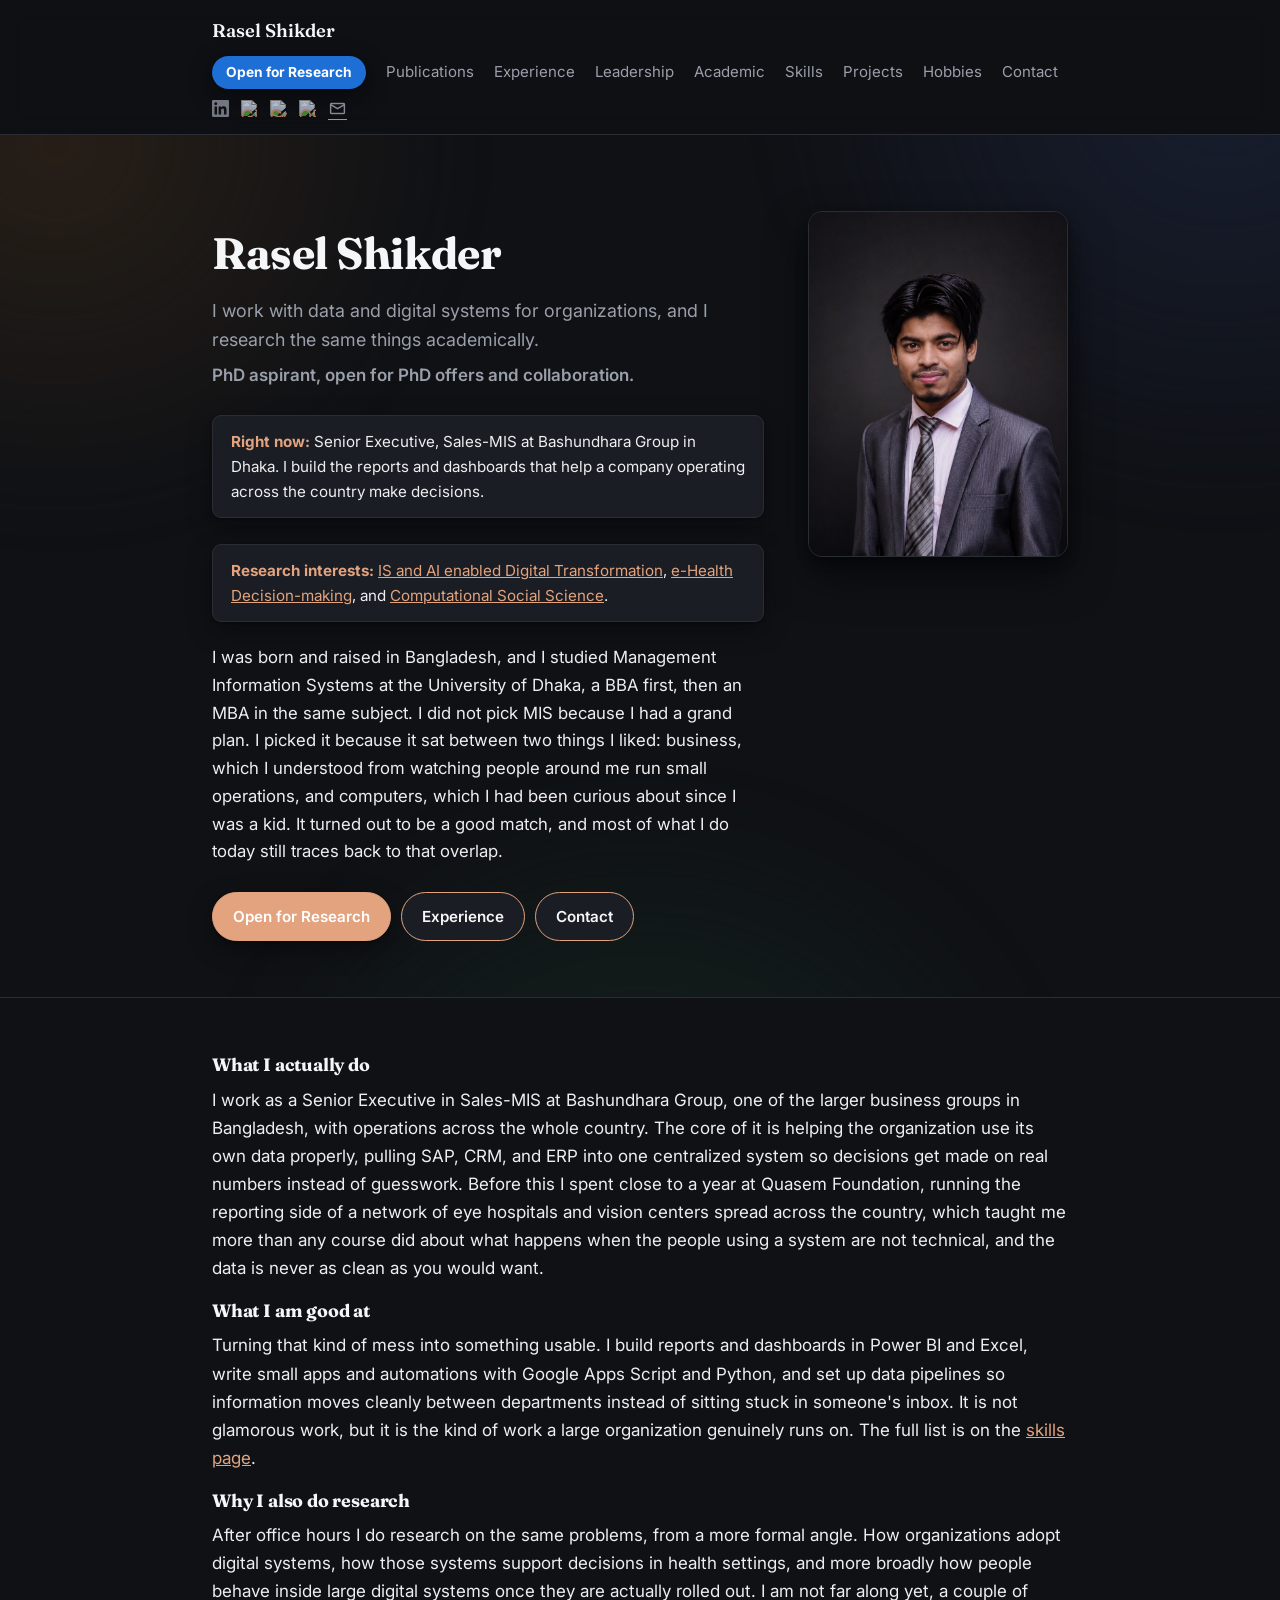
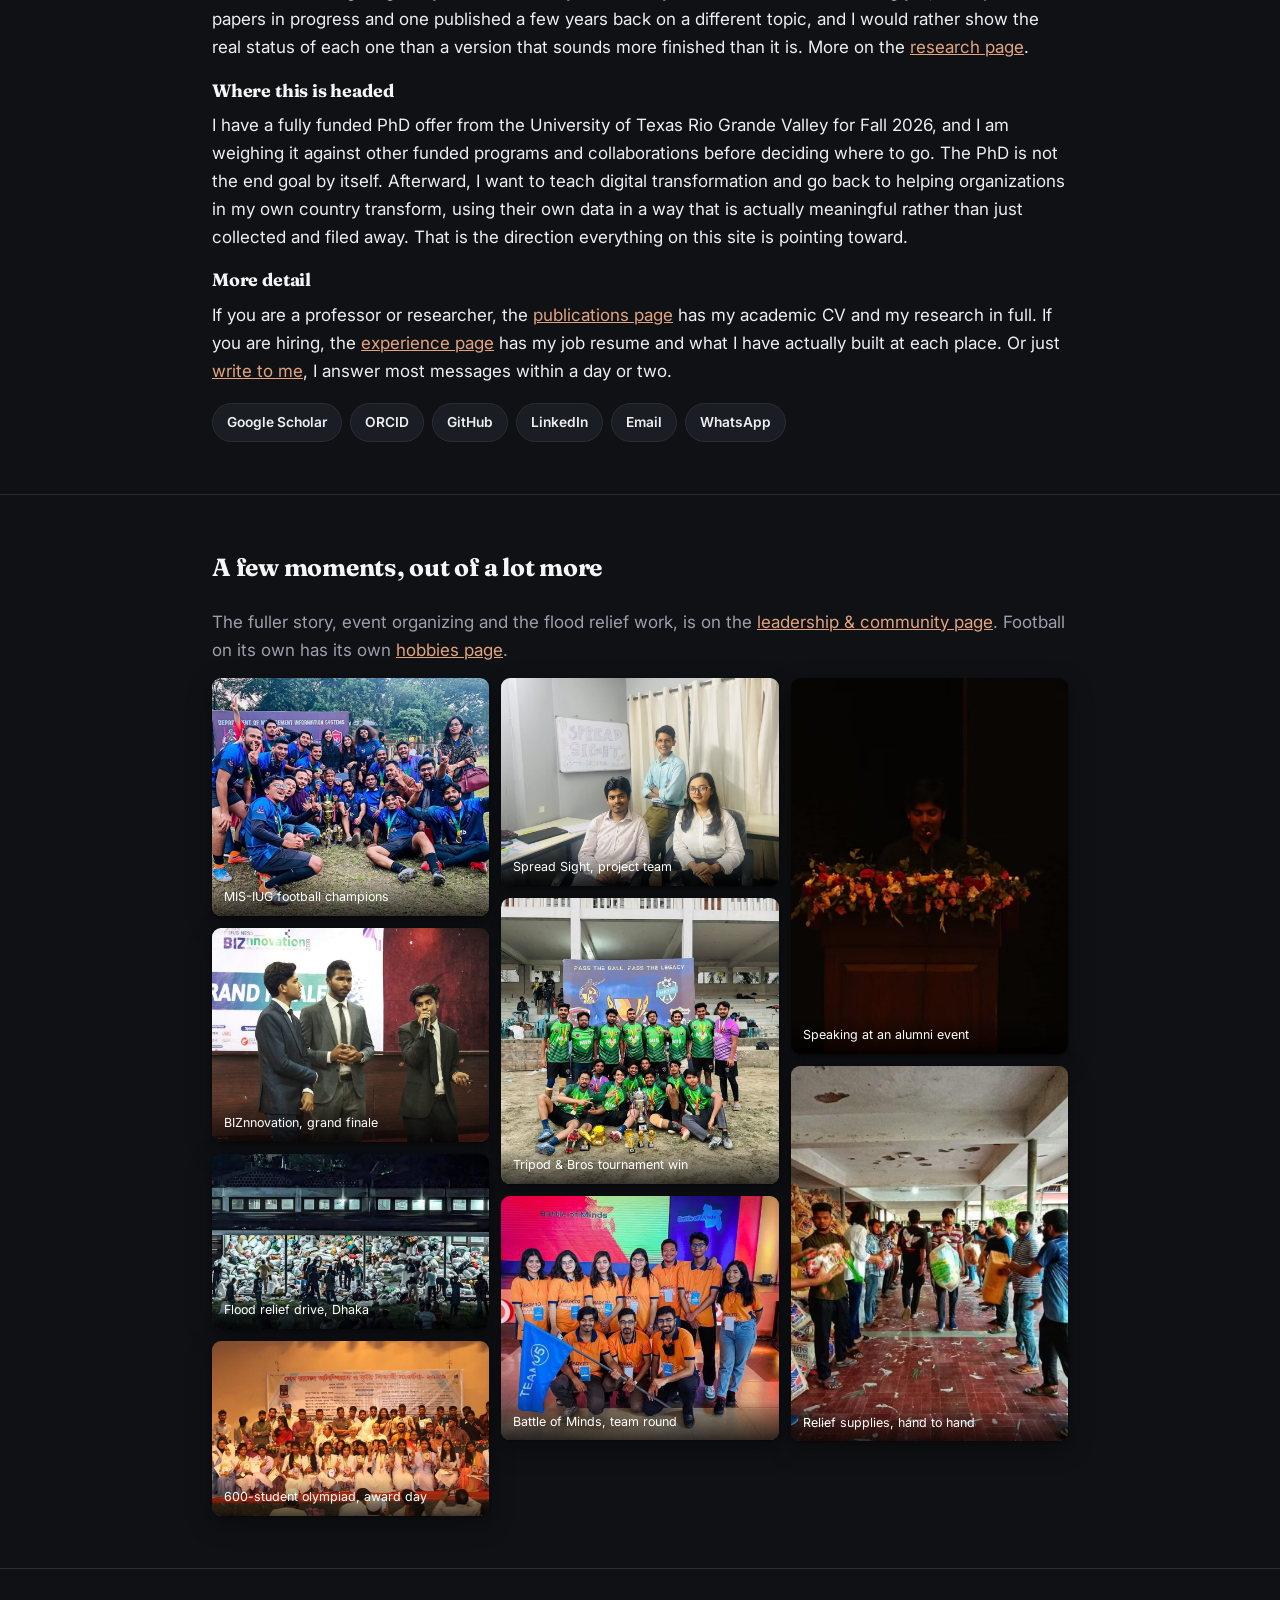
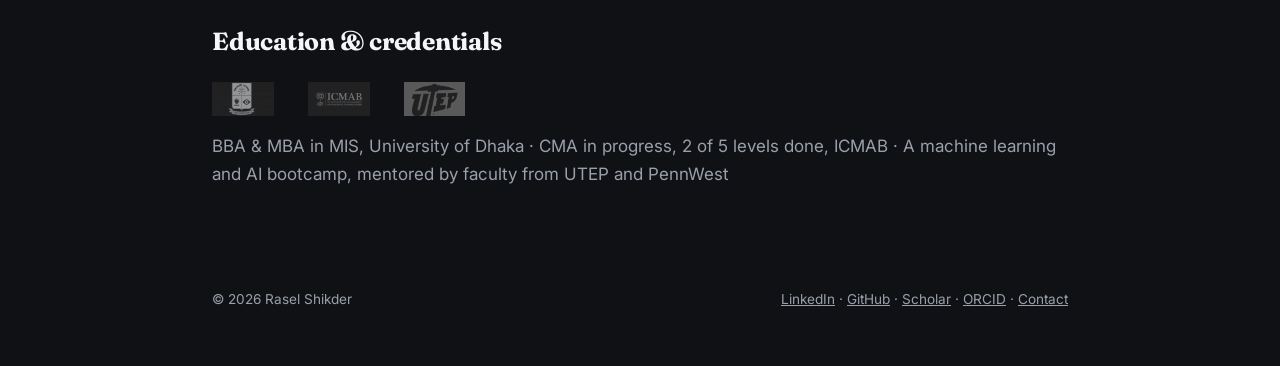
==== commit 96447802: "Fix low-value framing on home page What I actually do section" ====
--- a/index.html
+++ b/index.html
@@ -92,7 +92,7 @@
 <section class="block">
   <div class="wrap">
     <h3 data-reveal>What I actually do</h3>
-    <p data-reveal>I work as a Senior Executive in Sales-MIS at Bashundhara Group, one of the larger business groups in Bangladesh, with operations across the whole country. The work is SAP entries, sales numbers, price approvals, and reports that go up the chain so people above me can make calls with real money attached. Before this I spent close to a year at Quasem Foundation, running the reporting side of a network of eye hospitals and vision centers spread across the country, which taught me more than any course did about what happens when the people using a system are not technical, and the data is never as clean as you would want.</p>
+    <p data-reveal>I work as a Senior Executive in Sales-MIS at Bashundhara Group, one of the larger business groups in Bangladesh, with operations across the whole country. The core of it is helping the organization use its own data properly, pulling SAP, CRM, and ERP into one centralized system so decisions get made on real numbers instead of guesswork. Before this I spent close to a year at Quasem Foundation, running the reporting side of a network of eye hospitals and vision centers spread across the country, which taught me more than any course did about what happens when the people using a system are not technical, and the data is never as clean as you would want.</p>
 
     <h3 data-reveal>What I am good at</h3>
     <p data-reveal>Turning that kind of mess into something usable. I build reports and dashboards in Power BI and Excel, write small apps and automations with Google Apps Script and Python, and set up data pipelines so information moves cleanly between departments instead of sitting stuck in someone's inbox. It is not glamorous work, but it is the kind of work a large organization genuinely runs on. The full list is on the <a href="skills.html">skills page</a>.</p>
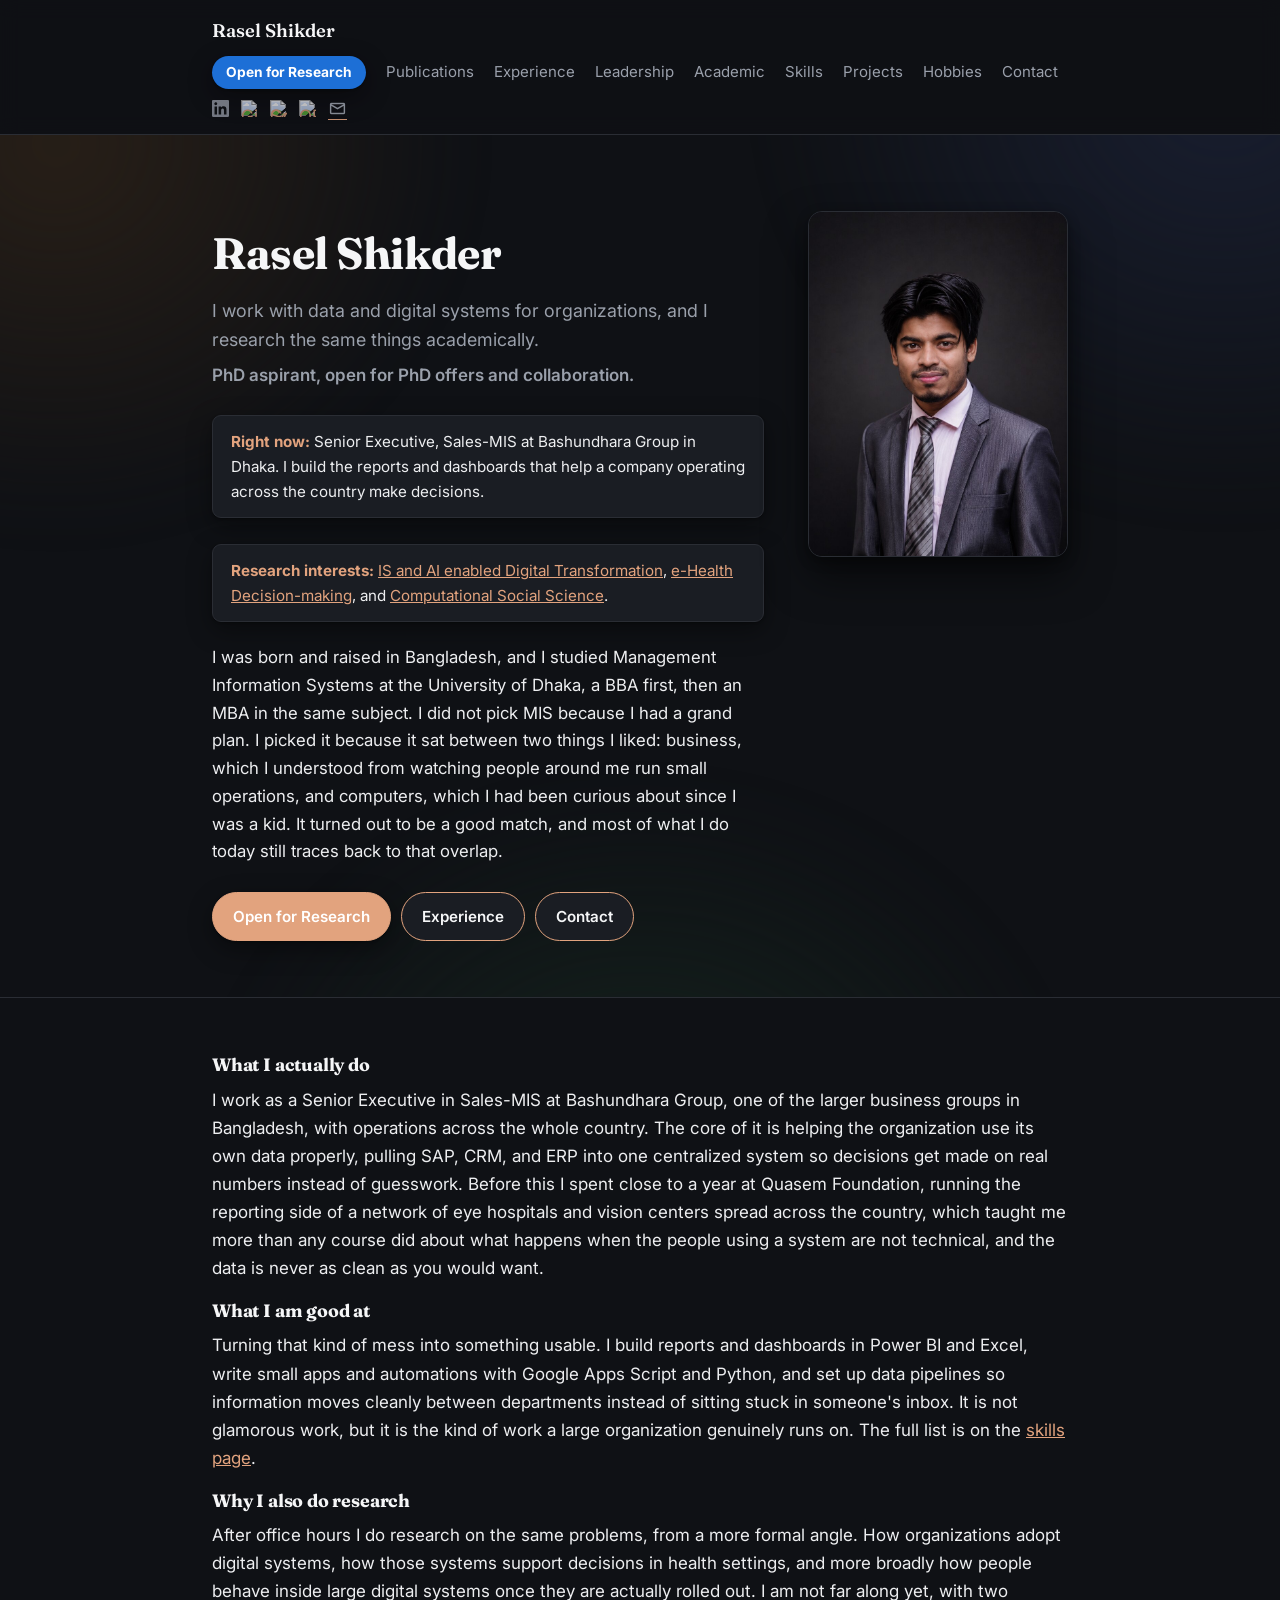
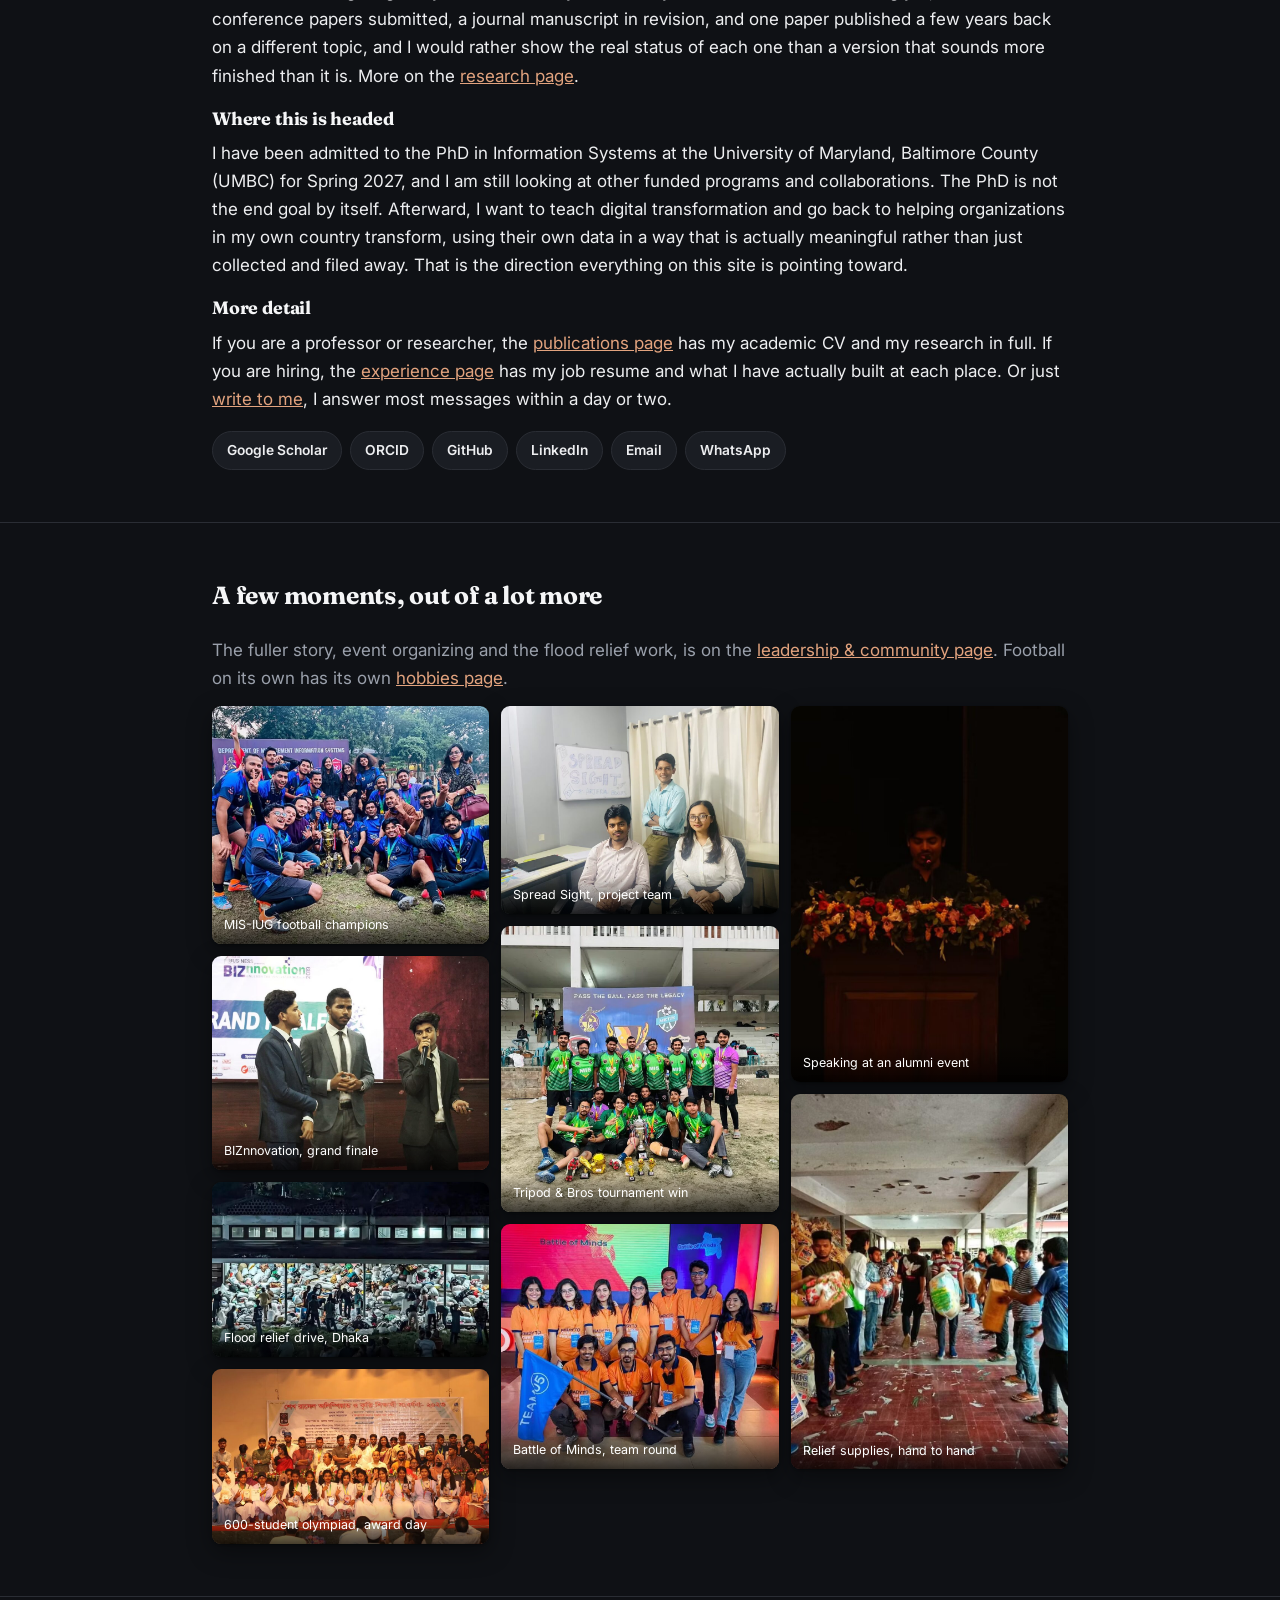
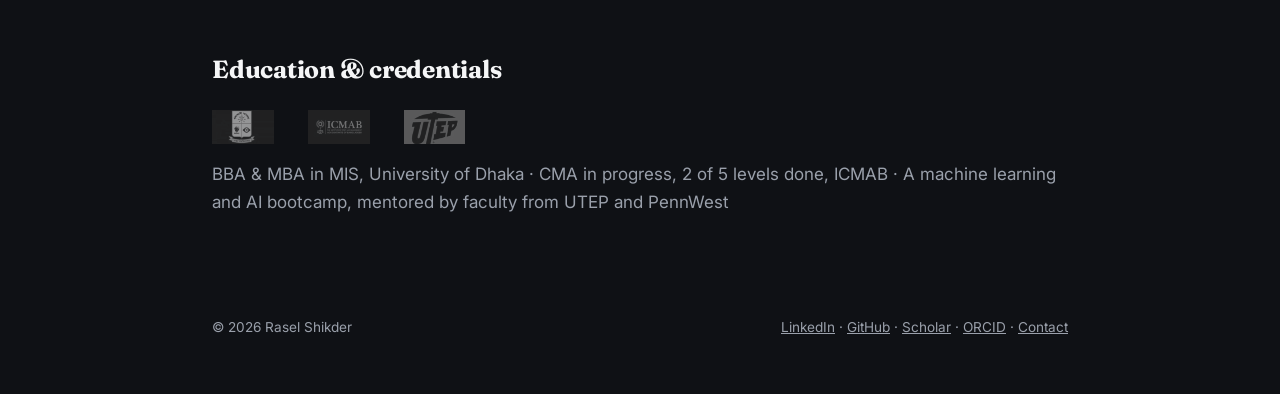
==== commit 52698645: "Align publications with CV v9, add conference paper summaries, replace UTRGV with UMBC Spring 2027" ====
--- a/index.html
+++ b/index.html
@@ -98,10 +98,10 @@
     <p data-reveal>Turning that kind of mess into something usable. I build reports and dashboards in Power BI and Excel, write small apps and automations with Google Apps Script and Python, and set up data pipelines so information moves cleanly between departments instead of sitting stuck in someone's inbox. It is not glamorous work, but it is the kind of work a large organization genuinely runs on. The full list is on the <a href="skills.html">skills page</a>.</p>
 
     <h3 data-reveal>Why I also do research</h3>
-    <p data-reveal>After office hours I do research on the same problems, from a more formal angle. How organizations adopt digital systems, how those systems support decisions in health settings, and more broadly how people behave inside large digital systems once they are actually rolled out. I am not far along yet, a couple of papers in progress and one published a few years back on a different topic, and I would rather show the real status of each one than a version that sounds more finished than it is. More on the <a href="research.html">research page</a>.</p>
+    <p data-reveal>After office hours I do research on the same problems, from a more formal angle. How organizations adopt digital systems, how those systems support decisions in health settings, and more broadly how people behave inside large digital systems once they are actually rolled out. I am not far along yet, with two conference papers submitted, a journal manuscript in revision, and one paper published a few years back on a different topic, and I would rather show the real status of each one than a version that sounds more finished than it is. More on the <a href="research.html">research page</a>.</p>
 
     <h3 data-reveal>Where this is headed</h3>
-    <p data-reveal>I have a fully funded PhD offer from the University of Texas Rio Grande Valley for Fall 2026, and I am weighing it against other funded programs and collaborations before deciding where to go. The PhD is not the end goal by itself. Afterward, I want to teach digital transformation and go back to helping organizations in my own country transform, using their own data in a way that is actually meaningful rather than just collected and filed away. That is the direction everything on this site is pointing toward.</p>
+    <p data-reveal>I have been admitted to the PhD in Information Systems at the University of Maryland, Baltimore County (UMBC) for Spring 2027, and I am still looking at other funded programs and collaborations. The PhD is not the end goal by itself. Afterward, I want to teach digital transformation and go back to helping organizations in my own country transform, using their own data in a way that is actually meaningful rather than just collected and filed away. That is the direction everything on this site is pointing toward.</p>
 
     <h3 data-reveal>More detail</h3>
     <p data-reveal>If you are a professor or researcher, the <a href="publications.html">publications page</a> has my academic CV and my research in full. If you are hiring, the <a href="work.html">experience page</a> has my job resume and what I have actually built at each place. Or just <a href="contact.html">write to me</a>, I answer most messages within a day or two.</p>
